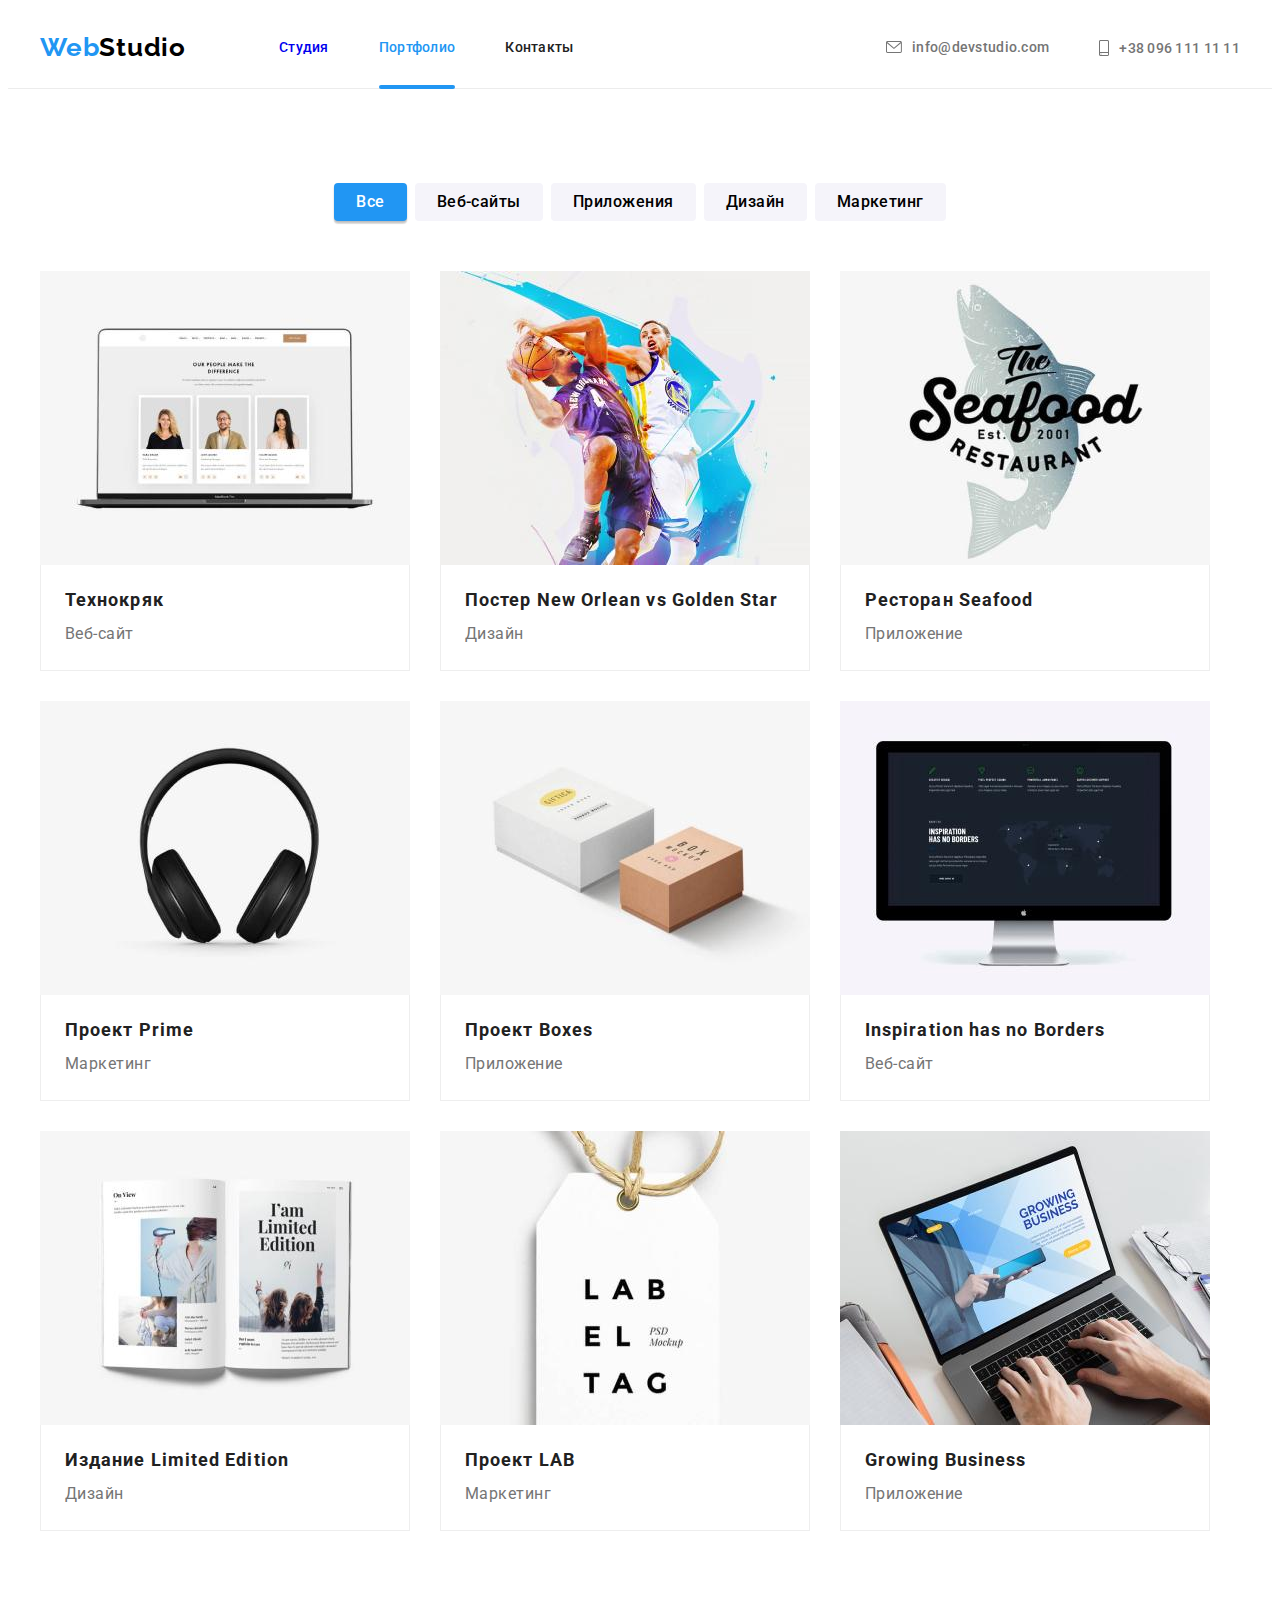
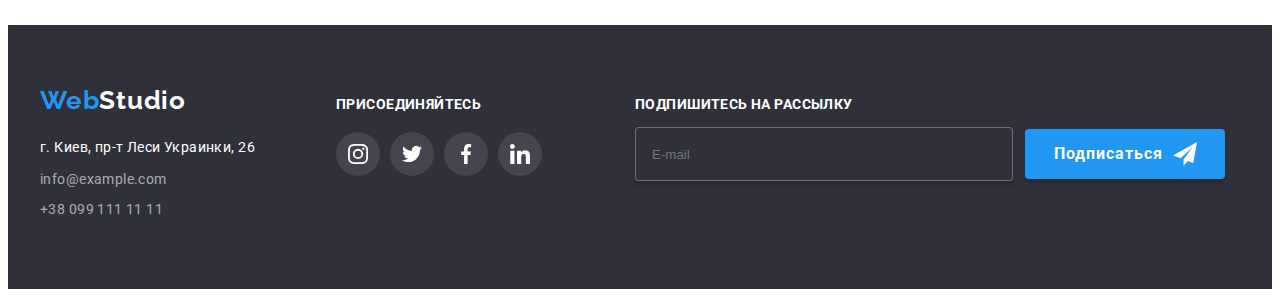
==== portfolio.html @ b3186dab "init" ====
<!DOCTYPE html>
<html lang="ru">
<head>
    <meta charset="UTF-8">
    <meta http-equiv="X-UA-Compatible" content="IE=edge">
    <meta name="viewport" content="width=device-width, initial-scale=1.0">
    <link rel="stylesheet" href="https://cdnjs.cloudflare.com/ajax/libs/modern-normalize/1.1.0/modern-normalize.min.css"
        integrity="sha512-wpPYUAdjBVSE4KJnH1VR1HeZfpl1ub8YT/NKx4PuQ5NmX2tKuGu6U/JRp5y+Y8XG2tV+wKQpNHVUX03MfMFn9Q=="
        crossorigin="anonymous" referrerpolicy="no-referrer">
    <link rel="preconnect" href="https://fonts.googleapis.com">
    <link rel="preconnect" href="https://fonts.gstatic.com" crossorigin>
    <link
        href="https://fonts.googleapis.com/css2?family=Raleway:wght@700&family=Roboto:wght@400;500;700;900&display=swap"
        rel="stylesheet">
    <link rel="stylesheet" href="./css/styles.css">
    <title>Portfolio</title>
</head>
<body>
    <header class="header">
        <div class="container">
          <nav class="main-navi">
            <a href="./index.html" class="web-header" lang="en"
              >Web<span class="studio-black">Studio</span></a
            >
            <ul class="navi-list">
              <li class="navigation">
                <a class="item-nav" href="./index.html">Студия</a>
              </li>
              <li class="navigation current">
                <a class="item-nav current" href="./portfolio.html">Портфолио</a>
              </li>
              <li class="navigation"><a class="item-nav" href="">Контакты</a></li>
            </ul>
          </nav>
          <ul class="navi-bar">
            <li class="contact">
              <a class="link-contact" href="mailto:info@devstudio.com">
                <svg class="icon-latter" width="16" height="12">
                  <use href="./images/sprite.svg#icon-letter"></use>
                </svg>
                info@devstudio.com</a>
            </li>
            <li class="contact">
              <a class="link-contact" href="tel:+380961111111">
                <svg class="icon-smartphone" width="10px" height="16px">
                  <use href="./images/sprite.svg#icon-smartphone"></use>
                </svg>
                +38 096 111 11 11</a>
            </li>
          </ul>
        </div>
      </header>
<main>
    <section class="projects">
      <div class="container">
        <h1 class="visually-hidden">Заголовок</h1>
        <ul class="project-buttons">
            <li class="button"><button class="filter-button-all" type="button">Все</button></li>
            <li class="button"><button class="filter-button" type="button">Веб-сайты</button></li>
            <li class="button"><button class="filter-button" type="button">Приложения</button></li>
            <li class="button"><button class="filter-button" type="button">Дизайн</button></li>
            <li class="button"><button class="filter-button" type="button">Маркетинг</button></li>
        </ul>
        <ul class="project-list">
            <li class="project-all">
                <a href="">
                  <div class="project-shirt">  
                    <img src="./images/notebook.jpg"
                      width="370" 
                      alt="Технокряк">
                      <div class="project-popup">
                        <p class="popup-text">Технокряк это современная площадка распространения коронавируса. Компании используют эту платформу для цифрового шпионажа и атак на защищённые сервера конкурентов.</p>
                      </div>
                  </div>
                    <div class="container-item">
                    <h3 class="project-name">Технокряк</h3>
                    <p class="project-type">Веб-сайт</p>
                    </div>
                </a>
            </li>
            <li class="project-all">
                <a href="">
                  <div class="project-shirt">
                    <img src="./images/bascet.jpg"
                    width="370"
                    alt="Постер New Orlean vs Golden Star">
                    <div class="project-popup">
                      <p class="popup-text">Технокряк это современная площадка распространения коронавируса. Компании используют эту платформу для цифрового шпионажа и атак на защищённые сервера конкурентов.</p>
                    </div>
                  </div>
                    <div class="container-item">
                    <h3 class="project-name">Постер New Orlean vs Golden Star</h3>
                    <p class="project-type">Дизайн</p>
                   </div>
                </a>
            </li>
            <li class="project-all">
                <a href="">
                   <div class="project-shirt">
                    <img src="./images/seafood.jpg"
                    width="370"
                    alt="Ресторан Seafood">
                    <div class="project-popup">
                      <p class="popup-text">Технокряк это современная площадка распространения коронавируса. Компании используют эту платформу для цифрового шпионажа и атак на защищённые сервера конкурентов.</p>
                    </div>
                   </div>
                    <div class="container-item">
                    <h3 class="project-name">Ресторан Seafood</h3>
                    <p class="project-type">Приложение</p>
                    </div>
                </a>
            </li>
            <li class="project-all">
                <a href="">
                  <div class="project-shirt">
                    <img src="./images/headphones.jpg"
                    width="370"
                    alt="Проект Prime">
                    <div class="project-popup">
                      <p class="popup-text">Технокряк это современная площадка распространения коронавируса. Компании используют эту платформу для цифрового шпионажа и атак на защищённые сервера конкурентов.</p>
                    </div>
                   </div>
                  <div class="container-item">
                    <h3 class="project-name">Проект Prime</h3>
                    <p class="project-type">Маркетинг</p>
                    </div>
                </a>
            </li>
            <li class="project-all">
                <a href="">
                  <div class="project-shirt">
                    <img src="./images/boxes.jpg"
                    width="370"
                    alt="Проект Boxes">
                    <div class="project-popup">
                      <p class="popup-text">Технокряк это современная площадка распространения коронавируса. Компании используют эту платформу для цифрового шпионажа и атак на защищённые сервера конкурентов.</p>
                    </div>
                   </div>
                    <div class="container-item">
                    <h3 class="project-name">Проект Boxes</h3>
                    <p class="project-type">Приложение</p>
                    </div>
                </a>
            </li>
            <li class="project-all">
                <a href="">
                  <div class="project-shirt">
                    <img src="./images/monitor.jpg"
                    width="370"
                    alt="Inspiration has no Borders">
                    <div class="project-popup">
                      <p class="popup-text">Технокряк это современная площадка распространения коронавируса. Компании используют эту платформу для цифрового шпионажа и атак на защищённые сервера конкурентов.</p>
                    </div>
                   </div>
                    <div class="container-item">
                    <h3 class="project-name">Inspiration has no Borders</h3>
                    <p class="project-type">Веб-сайт</p>
                     </div>             
                </a>
            </li>
            <li class="project-all">
                <a href="">
                  <div class="project-shirt">
                    <img src="./images/book.jpg"
                    width="370"
                    alt="Издание Limited Edition">
                    <div class="project-popup">
                      <p class="popup-text">Технокряк это современная площадка распространения коронавируса. Компании используют эту платформу для цифрового шпионажа и атак на защищённые сервера конкурентов.</p>
                    </div>
                   </div>
                    <div class="container-item">
                    <h3 class="project-name">Издание Limited Edition</h3>
                    <p class="project-type">Дизайн</p>
                    </div>
                </a>
            </li>
            <li class="project-all">
                <a href="">
                  <div class="project-shirt">
                    <img src="./images/lab.jpg"
                    width="370"
                    alt="Проект LAB">
                    <div class="project-popup">
                      <p class="popup-text">Технокряк это современная площадка распространения коронавируса. Компании используют эту платформу для цифрового шпионажа и атак на защищённые сервера конкурентов.</p>
                    </div>
                   </div>
                    <div class="container-item">
                    <h3 class="project-name">Проект LAB</h3>
                    <p class="project-type">Маркетинг</p>
                    </div>
                </a>
            </li>
            <li class="project-all">
                <a href="">
                  <div class="project-shirt">
                    <img src="./images/business.jpg"
                    width="370"
                    alt="Growing Business">
                    <div class="project-popup">
                      <p class="popup-text">Технокряк это современная площадка распространения коронавируса. Компании используют эту платформу для цифрового шпионажа и атак на защищённые сервера конкурентов.</p>
                    </div>
                   </div>
                    <div class="container-item">
                    <h3 class="project-name">Growing Business</h3>
                    <p class="project-type">Приложение</p>
                    </div>
                </a>
            </li>
        </ul>
    </div>
    </section>
</main>
<footer class="footer">
  <div class="container">
    <div class="container-div">
      <a href="./index.html" class="web-footer" lang="en">Web<span class="studio-white">Studio</span></a>
      <address>
        <ul class="footer-navi">
          <li class="adress-contact">г. Киев, пр-т Леси Украинки, 26
          </li>
          <li class="footer-contact">
            <a href="mailto:info@example.com">info@example.com</a>
          </li>
          <li class="footer-contact">
            <a href="tel:+380991111111">+38 099 111 11 11</a>
          </li>
        </ul>
      </address>
    </div>
    <div class="footer-subscription">
      <p class="footer-headline">Присоединяйтесь</p>
      <ul class="footer-social-networks">
        <li class="social-icons">
          <a href="" class="footer-social-icons-link">
            <svg class="footer-social-icons-svg" width="20" height="20">
              <use href="./images/sprite.svg#icon-instagram"></use>
            </svg>
          </a>
        </li>

        <li class="social-icons">
          <a href="" class="footer-social-icons-link">
            <svg class="footer-social-icons-svg" width="20" height="20">
              <use href="./images/sprite.svg#icon-twitter"></use>
            </svg>
          </a>
        </li>

        <li class="social-icons">
          <a href="" class="footer-social-icons-link">
            <svg class="footer-social-icons-svg" width="20" height="20">
              <use href="./images/sprite.svg#icon-facebook"></use>
            </svg>
          </a>
        </li>

        <li class="social-icons">
          <a href="" class="footer-social-icons-link">
            <svg class="footer-social-icons-svg" width="20" height="20">
              <use href="./images/sprite.svg#icon-linkedin"></use>
            </svg>
          </a>
        </li>
      </ul>
    </div>
    <div class="footer-signup">
      <p class="title">Подпишитесь на рассылку</p>
      <form class="signup-form">
        <input type="email" name="email" class="signup-input" id="email" placeholder="E-mail">
        <label for="email"></label>
        <button class="signup-button" type="submit">Подписаться<span class="send-icon">
          <svg width="24" height="24"> 
            <use href="./images/icons.svg#icon-send"></use>
          </svg>
        </span></button>
      </form>
    </div>
    </div>
</footer>
</body>
</html>
---- css/styles.css ----
:root {
  --main-color: #212121;
  --secodary-color: #757575;
  --hover-color: #2196f3;
  --background-color: #ffffff;
  --cube:cubic-bezier(0.4, 0, 0.2, 1);
}

body {
  font-family: Roboto, sans-serif;
  font-weight: 400;
  font-size: 14px;
  line-height: 1.5;
  background-color: var(--background-color);
  color: var(--secodary-color);
}

body a:visited {
  color: var(--main-color);
}

body a {
  text-decoration: none;
}

body button:hover,
body button:focus,
body button:active {
  background-color: var(--hover-color);
  color: var(--background-color);
  /* box-shadow: 0px 3px 1px rgba(0, 0, 0, 0.1), 
  0px 1px 2px rgba(0, 0, 0, 0.08),
  0px 2px 2px rgba(0, 0, 0, 0.12); */
}

.header {
  border-bottom: 1px solid #ececec;
}

.navi-list .item-nav:hover,
.navi-list .item-nav:focus {
  color: var(--hover-color);
  transform: transition;
}

.navi-list .item-nav {
  transition-property: color;
  transition-duration: 250ms;
  transition-timing-function: var(--cubic);
}

.main-navi .web-header {
  font-family: Raleway;
  font-weight: 700;
  font-size: 26px;
  line-height: 1.2;
  letter-spacing: 0.03em;
  color: var(--hover-color);

  padding-top: 24px;
  padding-bottom: 25px;

  margin: 0;
}

.footer .web-footer {
  font-family: Raleway;
  font-weight: 700;
  font-size: 26px;
  line-height: 1.2;
  letter-spacing: 0.03em;
  color: var(--hover-color);
}

.studio-black {
  font-family: Raleway;
  font-weight: 700;
  font-size: 26px;
  line-height: 1.2;
  letter-spacing: 0.03em;
  color: #000000;
}

.navi-bar .link-contact:hover,
.navi-bar .link-contact:focus {
  color: var(--hover-color);
  /* transform: color; */
}

.header .container {
  display: flex;
  align-items: center;
  width: 1200px;
  padding-left: 15px;
  padding-right: 15px;
  margin: 0 auto;
}

.main-navi {
  display: flex;
  align-items: center;
}

.navi-list {
  display: flex;
  font-size: 14px;
  line-height: 1.1;
  letter-spacing: 0.02em;
  font-weight: 500;
  color: var(--main-color);
  list-style: none;

  margin-left: 93px;
  padding-left: 0;
  margin-top: 0;
  margin-bottom: 0;
 
  align-items: center;
}

.navi-list .item-nav {
  display: block;
  padding-top: 32px;
  padding-bottom: 32px;
}

.navi-list .navigation {
  position: relative;
}

.navi-list .navigation:not(:last-child) {
  margin-right: 50px;
}

.navigation .current::after {
  position: absolute;
  left: 0;
  bottom: -1.3px;

  content: "";

  width: 100%;
  height: 4px;

  background-color: var(--hover-color);

  border-radius: 4px;
}

.item-nav.current {
  color: var(--hover-color);
}

.navi-bar .link-contact {
  text-decoration: none;
  font-family: Roboto;
  font-weight: 500;
  line-height: 1;
  letter-spacing: 0.02em;
  text-align: left;
  font-size: 14px;
  color: var(--secodary-color);

  display: flex;
  align-items: center;

  padding-top: 32px;
  padding-bottom: 32px;

  transition-property: color;
  transition-duration: 250ms;
  transition-timing-function: var(--cube);
}

.navi-bar {
  display: flex;
  margin-left: auto;
  margin-top: 0;
  margin-bottom: 0;
  padding-left: 0;

  list-style: none;
}

.navi-bar .contact:not(:last-child) {
  margin-right: 50px;
}

.link-phone {
  display: flex;
  align-items: center;
}

.icon-latter {
  fill: currentColor;
  margin-right: 10px;
}

.icon-smartphone {
  fill: currentColor;
  margin-right: 10px;
}

.hero {
  background-color: #2f303a;

  padding-top: 200px;
  padding-bottom: 200px;
}

.hero .hero-name {
  font-family: Roboto;
  font-size: 44px;
  font-style: normal;
  line-height: 1.4;
  letter-spacing: 0.06em;
  text-align: center;
  font-weight: 900;
  text-transform: uppercase;
  color: #ffffff;

  margin: 0;
  margin-bottom: 30px;
}

.hero .hero-orderbutton {
  font-family: Roboto;
  font-weight: 700;
  font-style: normal;
  font-size: 16px;
  line-height: 1.6;
  background-color: var(--hover-color);
  color: #ffffff;

  border-radius: 4px;
  border-width: 2px;
  border-style: hidden;

  padding-left: 32px;
  padding-right: 32px;
  padding-top: 10px;
  padding-bottom: 10px;

  display: block;
  margin-left: auto;
  margin-right: auto;
  cursor: pointer;
  box-shadow: 0px 4px 4px rgba(0, 0, 0, 0.15);
}

/* скрытие заголовка */
.visually-hidden {
  position: absolute;
  width: 1px;
  height: 1px;
  margin: -1px;
  border: 0;
  padding: 0;
  clip: rect(0 0 0 0);
  overflow: hidden;
}

.overlay {
  height: 600px;
  max-width: 1600px;
  margin-left: auto;
  margin-right: auto;

  background-image: linear-gradient(
  to right, rgba(47, 48, 58, 0.4),
  rgba(47, 48, 58, 0.4)),
    url(../images/hero.jpg);
  background-size: cover;
  background-repeat: no-repeat;
  background-position: center;
}

.backdrop {
  position: fixed;
  top: 0;
  left: 0;

  width: 100%;
  height: 100%;

  background-color: rgba(0, 0, 0, 0.2);

  opacity: 1;

  transition-property: opacity;
  transition-duration: 250ms;
  transition-timing-function: var(--cube);
}

.backdrop.is-hidden {
  opacity: 0;
  pointer-events: none;
  /* visibility: hidden; */
}

.backdrop.is-hidden .modal {
  transform: scale(0.5) translate(-50%, -50%);
}

.modal {
  position: absolute;
  top: 50%;
  left: 50%;

  display: flex;
  flex-direction: column;
  max-width: 528px;
 
  padding: 40px;
  margin: 0;

  min-width: 528px;
 border-radius: 4px;

  background-color: rgba(255, 255, 255, 1);

  transform: scale(1) translate(-50%, -50%);
  transition: transform 250ms var(--cube);
  box-shadow: 0px 1px 3px rgba(0, 0, 0, 0.12),
  0px 1px 1px rgba(0, 0, 0, 0.14), 0px 2px 1px rgba(0, 0, 0, 0.2);
}

.modal-button {
  position: absolute;
  top: 8px;
  right: 8px;

  padding: 0;

  width: 30px;
  height: 30px;

  display: flex;
  justify-content: center;
  align-items: center;

  border-radius: 50%;
  border: 1px solid rgba(0, 0, 0, 0.1);

  color: #000000;
  background-color: var(--background-color);
  transition: fill 250ms var(--cube);
}

.modal-button:hover,
.modal-button:focus {
  fill: var(--hover-color);
  background-color: var(--background-color);
  transform: transition;
}

.icon-close {
  fill: currentColor;

  object-position: center;
}

.modal-title {
  font-family: inherit;
  font-size: 20px;
  font-weight: 700;
  line-height: 1.1;
  letter-spacing: 0.03em;
  text-align: center;

  color: var(--main-color);

  margin: 0;
  margin-bottom: 12px;
}

.form-field {
  display: block;
  position: relative;

  font-family: inherit;
  font-size: 12px;
  font-weight: 400;
  line-height: 1.1;
  letter-spacing: 0.01em;
  text-align: left;
}

.form-field:not(:last-child) {
margin-bottom: 10px;
}

.form-input {
  position: relative;
  width: 448px;
  height: 40px;

  padding-left: 42px;
  margin-top: 4px;

  border-radius: 4px;

  border: 1px solid rgba(33, 33, 33, 0.2);

  transition: border 250ms var(--cube);

  font-family: inherit;
  font-size: 14px;
  font-weight: 400;
  line-height: 1.1;
  letter-spacing: 0.01em;
  text-align: left;

  color: var(--main-color);

  cursor: pointer;
}

.form-field .form-input:hover,
.form-field .form-input:focus {
  border-color: var(--hover-color);
  outline: none;
}

.form-field .label-name {
  color: rgba(117, 117, 117, 1);

  font-family: inherit;
  font-size: 12px;
  font-weight: 400;
  line-height: 1.1;
  letter-spacing: 0.01em;
  text-align: left;
}

.form-field .label-icon {
  position: absolute;
  left: 12px;
  top: 30px;

  fill: rgba(33, 33, 33, 1);

  transition-property: fill;
  transition-duration: 250ms;
  transition-timing-function: var(--cube);
}

.form-input:focus ~ .label-icon,
.form-input:hover ~ .label-icon {
  fill: var(--hover-color);
}

.form-field .text-input {
  padding-top: 12px;
  padding-left: 12px;
  margin-top: 4px;

  width: 448px;
  height: 120px;
  resize: none;
  border: 1px solid rgba(33, 33, 33, 0.2);
  border-radius: 4px;

  transition-property: border;
  transition-duration: 250ms;
  transition-timing-function: var(--cube);

  font-family: inherit;
  font-size: 14px;
  font-weight: 400;
  line-height: 1.1;
  letter-spacing: 0.01em;
  text-align: left;

  color: var(--main-color);
  cursor: pointer;
}

.form-field .text-input::placeholder {
  color: rgba(117, 117, 117, 0.5);

  font-family: inherit;
  font-size: 12px;
  font-weight: 400;
  line-height: 1.1;
  letter-spacing: 0.01em;
  text-align: left;
}

.form-field .text-input:hover,
.form-field .text-input:focus {
  border-color: var(--hover-color);
  outline: none;
}

.policy {
  position: relative;

  display: flex;
  align-items: center;

  font-family: Roboto;
  font-size: 14px;
  font-style: normal;
  font-weight: 400;
  line-height: 1.5;
  letter-spacing: 0.03em;
  text-align: left;

  margin-bottom: 30px;
}

.policy .browser-checkbox {
  position: absolute;
  width: 1px;
  height: 1px;
  margin: -1px;
  border: 0;
  padding: 0;
  clip: rect(0 0 0 0);
  overflow: hidden;
}

.policy .custom-chechbox {
  position: absolute;
  left: 10px;
  top: 3px;

  border: 2px solid var(--main-color);
  border-radius: 2px;
  width: 16px;
  height: 15px;

  margin-right: 7px;

  cursor: pointer;

  transition-property: border-color, fill;
  transition-duration: 250ms;
  transition-timing-function: var(--cube);
}

.custom-chechbox:hover,
.custom-chechbox:focus {
  border-color: var(--hover-color);
  transform: trasition;
}

.policy .browser-checkbox:checked + .custom-chechbox {
  background-image: url(../images/icon-check.svg);
  background-position: center;
  background-repeat: no-repeat;
  background-origin: border-box;
  background-size: cover;
  object-fit: fill;

  border-color: var(--hover-color);

  fill: var(--hover-color);
}

.policy .agreement {
  display: inline-block;
  margin: 0;
  padding: 0;
  margin-left: 36px;
}

.policy .policy-agreement {
  text-decoration: underline;
  color: var(--hover-color);
}

.submit-button {
  display: block;

  font-family: inherit;
  font-size: 16px;
  font-weight: 700;
  line-height: 1.9;
  letter-spacing: 0.06em;
  text-align: center;


  padding-top: 10px;
  padding-bottom: 10px;
  padding-left: 55px;
  padding-right: 55px;

  background-color: var(--hover-color);
  color: var(--background-color);

  box-shadow: 0px 4px 4px 0px rgba(0, 0, 0, 0.15);
  border-radius: 4px;
  border: none;

  margin-left: auto;
  margin-right: auto;

  cursor: pointer;
}

.skills {
  padding-top: 94px;
  padding-bottom: 94px;
}

.skills .container {
  width: 1200px;
  padding-left: 15px;
  padding-right: 15px;
  margin: 0 auto;

  display: flex;
}

.skills-main {
  list-style: none;

  display: flex;

  margin: 0;
  padding: 0;
}

.skills-item {
  margin-right: 30px;
  width: 270px;
}

.skills-item:last-child {
  margin-right: 0;
}

.icon-pic {
  display: flex;
  flex-wrap: wrap;
  justify-content: center;
  align-items: center;
  width: 270px;
  height: 120px;
  background-color: #f5f4fa;
  border-radius: 4px;
  margin-bottom: 30px;
}

.skills-list {
  font-weight: 700;
  font-size: 14px;
  line-height: 1;
  text-transform: uppercase;
  color: var(--main-color);

  margin-top: 0;
  margin-bottom: 10px;
}

.skills-content {
  font-family: Roboto;
  font-size: 14px;
  font-style: normal;
  font-weight: 400;
  line-height: 24px;
  letter-spacing: 0.03em;
  text-align: left;

  margin: 0;
}

.works {
  padding-bottom: 94px;
}

.works .container {
  width: 1200px;
  padding-left: 15px;
  padding-right: 15px;
  margin: 0 auto;

  display: flex;
}

.works-list {
  list-style: none;
  display: flex;
  margin: 0;
  padding: 0;
}

.works-list .works-item {
  position: relative;
  margin-left: 0;
  margin-right: 30px;
}

.works-item img {
  display: block;
  max-width: 100%;
  height: auto;
}

.works-item .works-title {
  position: absolute;
  left: 0;
  bottom: 0;

  display: flex;
  align-items: center;
  justify-content: center;

  width: 100%;
  height: 70px;

  margin: 0;
  padding: 0;

  font-size: 14px;
  font-style: normal;
  font-weight: 700;
  line-height: 1.1;
  letter-spacing: 0.03em;
  text-align: center;
  text-transform: uppercase;

  color: var(--background-color);
  background-color: rgba(47, 48, 58, 0.8);
}


.works-item:last-child {
  margin-right: 0;
}

.works .our-works,
.team .our-team {
  font-size: 36px;
  font-weight: 700;
  line-height: 1.17;
  letter-spacing: 0.03em;
  text-align: center;
  color: var(--main-color);

  margin-top: 0;
  margin-bottom: 50px;
}

.team {
  background-color: #f5f4fa;

  padding-top: 94px;
  padding-bottom: 94px;
}

.team .container {
  width: 1200px;
  padding-left: 15px;
  padding-right: 15px;
  margin: 0 auto;

  display: flex;
}

.team-list {
  list-style: none;

  display: flex;
  padding: 0;
  margin: 0;
}

.team-list .team-item {
  margin-right: 30px;
  margin-left: 0;
  padding: 0;

  background-color: var(--background-color);
  box-shadow: 0px 1px 3px rgba(0, 0, 0, 0.12), 0px 1px 1px 
  rgba(0, 0, 0, 0.14), 0px 2px 1px
  rgba(0, 0, 0, 0.2)
}

.team-item:last-child {
  margin-right: 0;
}

.team-item .bio {
  padding-top: 30px;
  padding-bottom: 30px;
  padding-right: 32px;
  padding-left: 32px;
  align-items: center;
  text-align: center;
}

.team .bio-name {
  font-family: Roboto;
  font-weight: 500;
  font-size: 16px;
  line-height: 1.2;
  color: var(--main-color);

  margin-top: 0;
  margin-bottom: 10px;
}

.team .bio-post {
  font-family: Roboto;
  line-height: 1.2;
  letter-spacing: 0.03em;
  font-size: 16px;

  margin: 0;
  margin-bottom: 16px;
}

/* social links НАША КОМАНДА */

.social-networks {
  list-style: none;
  display: flex;
  justify-content: center;
  align-items: center;

  padding: 0;
}

.social-icons:not(:last-child) {
  margin-right: 10px;
}

.social-icons-link {
  display: flex;
  justify-content: center;
  align-items: center;
  width: 44px;
  height: 44px;
  border-radius: 50%;
  transition-property: fill, background-color;
  transition-duration: 250ms;
  transition-timing-function: var(--cube);
}

.social-icons-link {
  background-color: var(--background-color);
}

.social-icons-svg {
  fill: #afb1b8;
}

.social-icons-link:hover,
.social-icons-link:focus {
  background-color: var(--hover-color);
 }

.social-icons-link:hover .social-icons-svg,
.social-icons-link:focus .social-icons-svg{
  fill: var(--background-color);
  transform: transition;
  transition-duration: 250ms;
}

.projects {
  padding-top: 94px;
  padding-bottom: 94px;
}

.projects .container {
  width: 1200px;
  padding-left: 15px;
  padding-right: 15px;
  margin: 0 auto;
}

.project-buttons .button {
  margin-right: 8px;
}

.project-buttons .button:last-child {
  margin-right: 0;
}

.filter-button,
.filter-button-all {
  font-family: Roboto;
  font-size: 16px;
  font-style: normal;
  font-weight: 500;
  line-height: 1.6;
  letter-spacing: 0.03em;
  text-align: center;

  padding-top: 6px;
  padding-bottom: 6px;
  padding-left: 22px;
  padding-right: 22px;

  border-radius: 4px;
  border-width: 2px;
  border-style: hidden;
  border-color: #f5f4fa;
  background-color: rgba(245, 244, 250, 1);
  cursor: pointer;
  transition-property: color, background-color, box-shadow;
  transition-duration: 250ms;
  transition-timing-function: var(--cube);
}

.project-name {
  font-family: Roboto;
  font-weight: 700;
  font-size: 18px;
  line-height: 1.7;
  letter-spacing: 0.06em;
  color: var(--main-color);

  margin: 0;
  margin-bottom: 4px;
  padding: 0;
}

.project-type {
  font-size: 16px;
  font-style: normal;
  font-weight: 400;
  line-height: 1.9;
  letter-spacing: 0.03em;
  text-align: left;
  font-family: Roboto;
  color: var(--secodary-color);

  margin: 0;
  padding: 0;
}

.projects .project-buttons {
  list-style: none;
  font-weight: 500;
  font-size: 16px;
  line-height: 1.63;
  letter-spacing: 00.03em;
  color: var(--background-color);

  display: flex;
  justify-content: center;
  align-items: center;
  padding: 0;
  margin: 0;
  margin-bottom: 50px;
}

.project-buttons .filter-button-all {
  color: var(--background-color);
  background-color: var(--hover-color);
  box-shadow: 0px 3px 1px rgba(0, 0, 0, 0.1),
   0px 1px 2px rgba(0, 0, 0, 0.08), 
   0px 2px 2px rgba(0, 0, 0, 0.12);
   transform: transition;
}

.filter-button:hover,
.filter-button:focus {
  box-shadow: 0px 3px 1px rgba(0, 0, 0, 0.1), 
  0px 1px 2px rgba(0, 0, 0, 0.08),
  0px 2px 2px rgba(0, 0, 0, 0.12);
}

.project-list {
  list-style: none;

  display: flex;
  flex-wrap: wrap;

  margin: 0;
  padding: 0;
}

.project-list .project-all {
  background-color: var(--background-color);

  margin-right: 30px;
  margin-bottom: 30px;

  width: 370px;

  /* border: 1px solid #eeeeee; */
}

.project-all img {
  display: block;
}

/* li не может быть активной для focus */
/* .project-all:hover,
.project-all:focus {
  box-shadow: 0px 1px 1px rgba(0, 0, 0, 0.12), 0px 4px 4px 
 rgba(0, 0, 0, 0.06), 1px 4px 6px rgba(0, 0, 0, 0.16)
} */

.project-all a {
  display: block;
  text-decoration: none;
  color: inherit;

  transition-property: box-shadow;
  transition-duration: 250ms;
  transition-timing-function: var(--cube);
}

.project-all a:hover,
.project-all a:focus {
  box-shadow: 0px 1px 1px rgba(0, 0, 0, 0.12), 0px 4px 4px 
 rgba(0, 0, 0, 0.06), 1px 4px 6px rgba(0, 0, 0, 0.16);
 transform: transition;
}

.project-all:nth-child(3n + 3) {
  margin-right: 0;
}

.project-all:nth-last-child(-n + 3) {
  margin-bottom: 0;
}

.project-all .container-item {
  padding-left: 24px;
  padding-right: 24px;
  padding-top: 20px;
  padding-bottom: 20px;
  border-left: 1px solid #eeeeee;
  border-right: 1px solid #eeeeee;
  border-bottom: 1px solid #eeeeee;
}

.project-shirt {
  position: relative;
  overflow: hidden;
}

.project-shirt img {
  display: block;
}

.project-popup {
  position: absolute;
  top: 0;
  left: 0;

  width: 100%;
  height: 100%;

  background-color:rgba(33, 150, 243, 0.9);

  opacity: 0;

  transform: translateY(100%);
  transition: transform 250ms var(--cube), opacity 250ms var(--cube);
 }

 .project-popup .popup-text {
  font-family: Roboto;
  font-size: 18px;
  font-style: normal;
  font-weight: 400;
  line-height: 1.6;
  letter-spacing: 0.03em;
  text-align: left;
  
  padding-left: 24px;
  padding-right: 24px;
  padding-top: 63px;
  padding-bottom: 63px;

  margin: 0;

  color: var(--background-color);
 }

.project-all a:hover .project-popup,
.project-all a:focus .project-popup {
  transform: translateY(0);
  opacity: 1;
}

/* NEW SECTION WITH LOGO */

.constant-customers .container {
  width: 1200px;
  padding-left: 15px;
  padding-right: 15px;
  margin: 0 auto;
}

.constant-customers {
  padding-bottom: 94px;
  padding-top: 94px;
}

.constant-customers .title {
font-family: Roboto;
font-size: 36px;
font-style: normal;
font-weight: 700;
line-height: 42px;
letter-spacing: 0.03em;
text-align: center;
color: #212121;
}

.constant-customers .title {
  margin: 0;
  margin-bottom: 50px;
}
.customers-logo {
  display: flex;
  align-items: center;
  justify-content: center;
  border: 1px solid #afb1b8;
  width: 170px;
  height: 92px;
  border-radius: 4px;
  overflow: hidden;
  fill: #AFB1B8;
  transition-property: fill, border-color;
  transition-duration: 250ms;
  transition-timing-function: var(--cube);
}

.customers-list {
  list-style: none;
  display: flex;
  justify-content: center;
  align-items: center;
  flex-wrap: wrap;
  padding: 0;
  margin: 0;
}

.customers-list .item:not(:last-child) {
  margin-right: 30px;
}

/* отступ иконок друг от друга 2й способ
.customers-list .item + .item {
  margin-left: 30px; */

.customers-logo:hover,
.customers-logo:focus {
  fill:var(--hover-color);
  border-color: var(--hover-color);
  /* background-color: var(--background-color); */

  transform: transition;
}

/* FOOTER */

.footer {
  background-color: #2f303a;

  padding-top: 60px;
  padding-bottom: 60px;
}

.footer .container {
  width: 1200px;
  padding-left: 15px;
  padding-right: 15px;
  margin: 0 auto;

  display: flex;
  align-items: baseline;
}

.web-footer {
  font-family: Raleway;
  font-weight: 700;
  font-size: 26px;
  line-height: 1.2;
  letter-spacing: 0.03em;
  color: var(--hover-color);
  margin-bottom: 20px;
}

/* .footer-contact .address {
  font-style: normal;
  font-family: Roboto;
  line-height: 1.5;
  text-align: left;
  letter-spacing: 0.03em;
  font-size: 14px;
  color: #ffffff;

  margin: 0;
} */

.footer-navi a {
  font-family: Roboto;
  font-size: 14px;
  line-height: 1.5;
  letter-spacing: 0.03em;
  text-align: left;
  text-decoration: none;
  color: rgba(255, 255, 255, 0.6);
}

.footer-navi {
  list-style: none;
  font-style: normal;

  margin: 0;
  margin-top: 20px;
  padding: 0;
}

.footer-navi .adress-contact {
  font-family: Roboto;
  font-size: 14px;
  font-style: normal;
  font-weight: 400;
  line-height: 1.7;
  letter-spacing: 0.03em;
  text-align: left;
  color: var(--background-color);

  margin-bottom: 9px;
}

.footer-navi .footer-contact {
    margin-bottom: 9px;
  }

.footer-navi a {
  transition-property: color;
  transition-duration: 250ms;
  transition-timing-function: var(--cube);

}

.footer-navi a:hover,
.footer-navi a:focus {
  color: var(--hover-color);
  transform: transition;
}

.studio-white {
  font-family: Raleway;
  font-weight: 700;
  font-size: 26px;
  line-height: 1.2;
  letter-spacing: 0.03em;
  color: #ffffff;
}

.container-div {
  margin-right: 70px;
  padding-right: 11px;
}

.footer-subscription {
  /* display: block; */
  /* width: auto;
  height: auto;
  margin-left: 70px; */
  width: auto;
  margin-left: 0px;
  margin-right: 93px;
  display: block;
  justify-content: center;
  align-content: flex-start;
}

 .footer-headline {
  font-family: Roboto;
  font-style: normal;
  font-weight: bold;
  font-size: 14px;
  line-height: 16px;
  letter-spacing: 0.03em;
  text-transform: uppercase;
  color: #FFFFFF;

  margin: 0;
  margin-bottom: 20px;
}

.footer-social-networks {
  list-style: none;
  display: flex;
  justify-content: center;
  align-items: center;

  margin: 0;
  padding: 0;
}

.footer-social-icons-link {
  display: flex;
  justify-content: center;
  align-items: center;
  width: 44px;
  height: 44px;
  border-radius: 50%;
  transition-property: background-color;
  transition-duration: 250ms;
  transition-timing-function: var(--cube);
  fill: var(--background-color);
  }

.footer-social-icons-link {
  background: rgba(255, 255, 255, 0.1)
}

.footer-social-icons-link:hover,
.footer-social-icons-link:focus {
  /* fill: var(--background-color); */
  background: var(--hover-color);
  transform: transition;
}

.footer-signup {
  width: auto;
  margin-left: 0px;
  margin-right: auto;
  display: block;
  justify-content: center;
  align-items: center;
}

.footer-signup .title {
  font-family: inherit;
  text-transform: uppercase;
  font-size: 14px;
  font-weight: 700;
  line-height: 1.1;
  letter-spacing: 0.03em;
  text-align: left;
  color: rgba(255, 255, 255, 1);

  margin: 0px;
  padding: 0px;
  margin-bottom: 15px;
}

.signup-form {
  display: flex;
  position: relative;
  align-items: center;
}

.signup-form input {
  position: relative;
  margin-right: 12px;
  padding-left: 16px;

  width: 358px;
  height: 50px;
  border-radius: 4px;
  border: 1px solid rgba(255, 255, 255, 0.3);
  background-color: rgba(47, 48, 58, 1);
  color: var(--background-color);

  box-shadow: 0px 4px 4px 0px rgba(0, 0, 0, 0.15);

  transition: border 250ms var(--cube);

  cursor: pointer;
}

.signup-form input:hover,
.signup-form input:focus {
  border: 1px solid var(--hover-color);
}

.signup-form .signup-button {
  display: flex;
  align-items: center;
  justify-content: center;
  width: 200px;
  height: 50px;
  margin: 0;
  padding-left: 29px;
  padding-top: 10px;
  padding-bottom: 10px;
  padding-right: 28px;
  background-color: var(--hover-color);
  color: var(--background-color);

  font-family: inherit;
  font-size: 16px;
  font-weight: 700;
  line-height: 1.9;
  letter-spacing: 0.06em;
  text-align: left;
  border-radius: 4px;
  border: none;
  box-shadow: 0px 4px 4px 0px rgba(0, 0, 0, 0.15);
  cursor: pointer;
}

.signup-button .send-icon {
  width: 24px;
  height: 24px;
  display: block;
  margin-left: 10px;
  fill: var(--background-color);
}
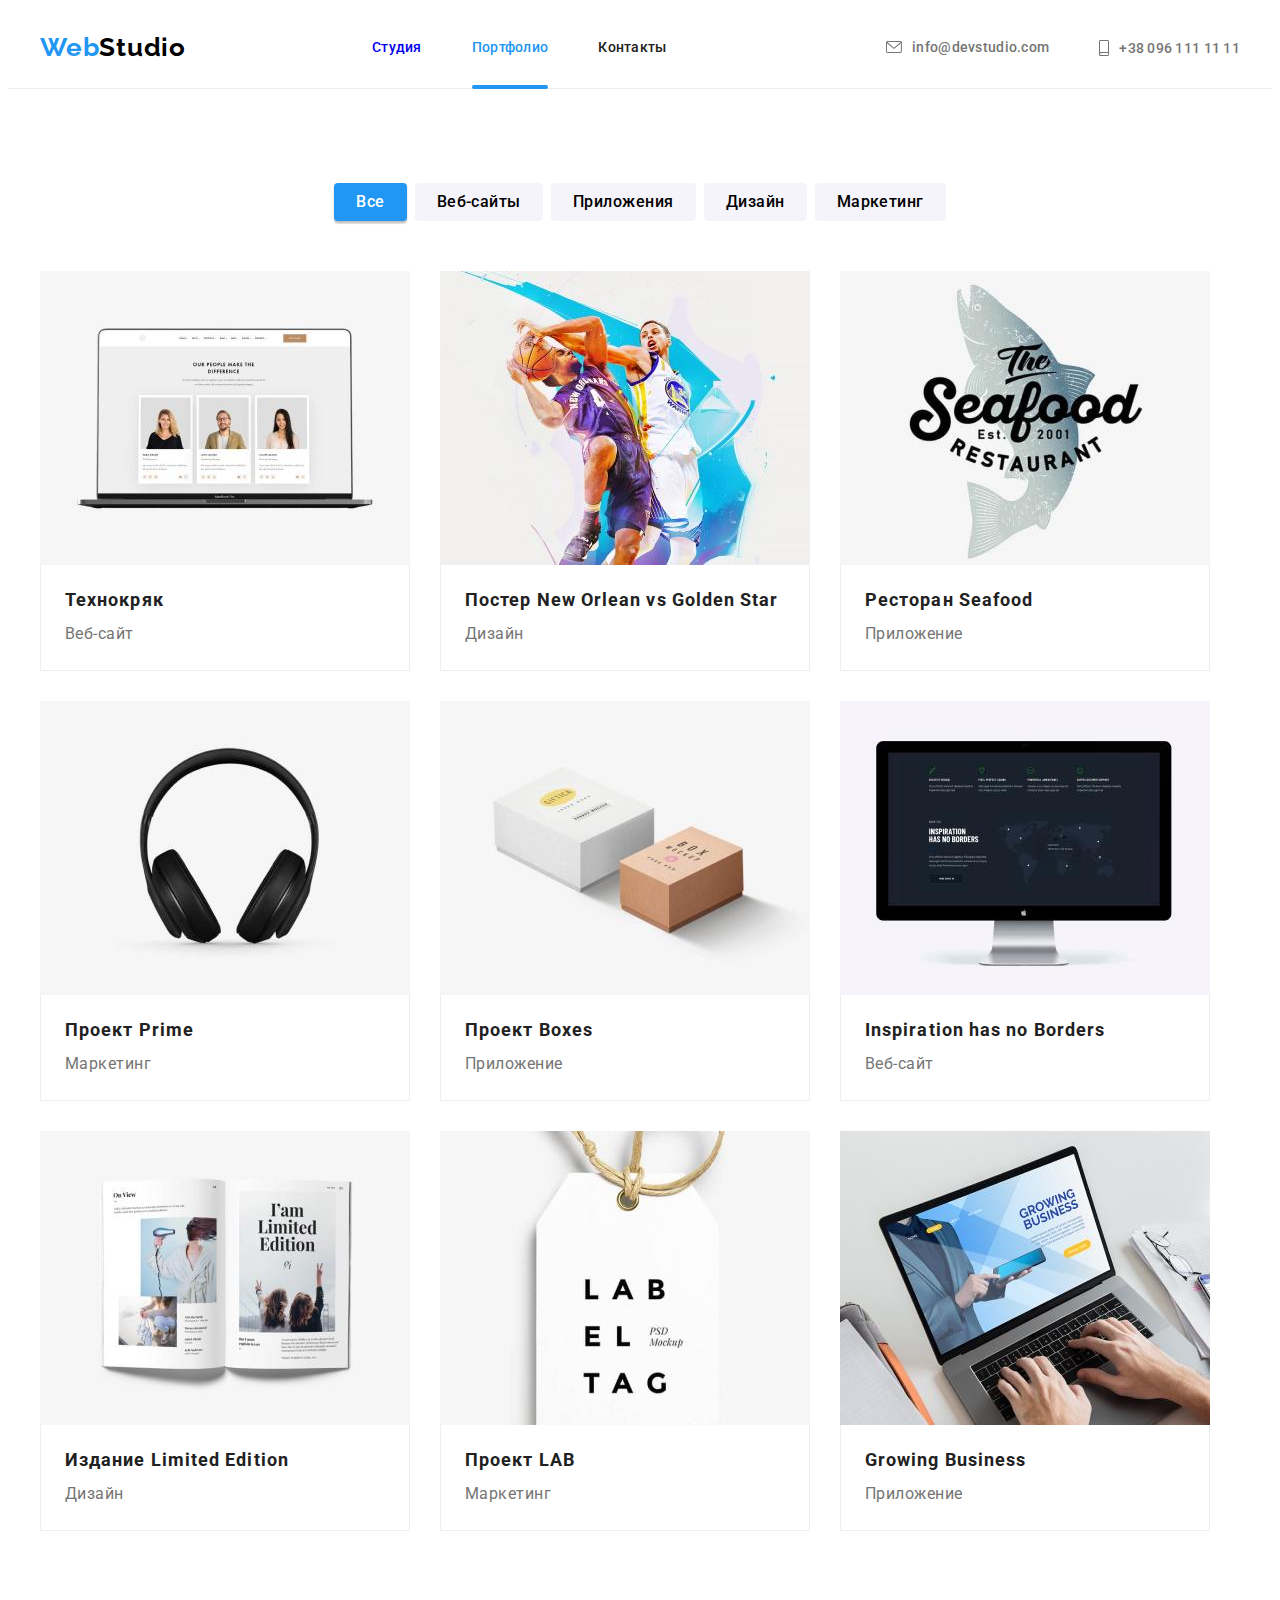
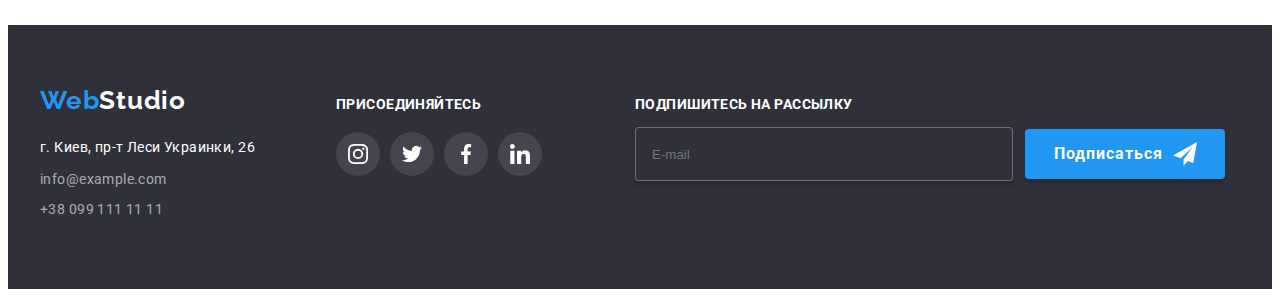
==== commit 28b18207: "updated" ====
--- a/portfolio.html
+++ b/portfolio.html
@@ -19,18 +19,19 @@
     <header class="header">
         <div class="container">
           <nav class="main-navi">
-            <a href="./index.html" class="web-header" lang="en"
-              >Web<span class="studio-black">Studio</span></a
-            >
+            <a href="./index.html" class="web-header" lang="en">Web<span class="studio-black">Studio</span></a>
             <ul class="navi-list">
-              <li class="navigation">
-                <a class="item-nav" href="./index.html">Студия</a>
-              </li>
-              <li class="navigation current">
-                <a class="item-nav current" href="./portfolio.html">Портфолио</a>
-              </li>
-              <li class="navigation"><a class="item-nav" href="">Контакты</a></li>
-            </ul>
+              <ul class="navi-list">
+                <li class="navi-list__item">
+                  <a class="navi-list__link" href="./index.html">Студия</a>
+                </li>
+                <li class="navi-list__item current">
+                  <a class="navi-list__link current" href="./portfolio.html">Портфолио</a>
+                </li>
+                <li class="navi-list__item">
+                  <a class="navi-list__link" href="">Контакты</a>
+                </li>
+              </ul>
           </nav>
           <ul class="navi-bar">
             <li class="contact">
--- a/css/styles.css
+++ b/css/styles.css
@@ -37,16 +37,13 @@
   border-bottom: 1px solid #ececec;
 }
 
-.navi-list .item-nav:hover,
-.navi-list .item-nav:focus {
-  color: var(--hover-color);
-  transform: transition;
-}
-
-.navi-list .item-nav {
-  transition-property: color;
-  transition-duration: 250ms;
-  transition-timing-function: var(--cubic);
+.header .container {
+  display: flex;
+  align-items: center;
+  width: 1200px;
+  padding-left: 15px;
+  padding-right: 15px;
+  margin: 0 auto;
 }
 
 .main-navi .web-header {
@@ -87,14 +84,7 @@
   /* transform: color; */
 }
 
-.header .container {
-  display: flex;
-  align-items: center;
-  width: 1200px;
-  padding-left: 15px;
-  padding-right: 15px;
-  margin: 0 auto;
-}
+
 
 .main-navi {
   display: flex;
@@ -118,21 +108,33 @@
   align-items: center;
 }
 
-.navi-list .item-nav {
+.navi-list .navi-list__link {
   display: block;
   padding-top: 32px;
   padding-bottom: 32px;
 }
 
-.navi-list .navigation {
+.navi-list .navi-list__item {
   position: relative;
 }
 
-.navi-list .navigation:not(:last-child) {
+.navi-list .navi-list__item:not(:last-child) {
   margin-right: 50px;
 }
 
-.navigation .current::after {
+.navi-list .navi-list__link:hover,
+.navi-list .navi-list__link:focus {
+  color: var(--hover-color);
+  transform: transition;
+}
+
+.navi-list .navi-list__link {
+  transition-property: color;
+  transition-duration: 250ms;
+  transition-timing-function: var(--cubic);
+}
+
+.navi-list__item .current::after {
   position: absolute;
   left: 0;
   bottom: -1.3px;
@@ -147,7 +149,7 @@
   border-radius: 4px;
 }
 
-.item-nav.current {
+.navi-list__link.current {
   color: var(--hover-color);
 }
 
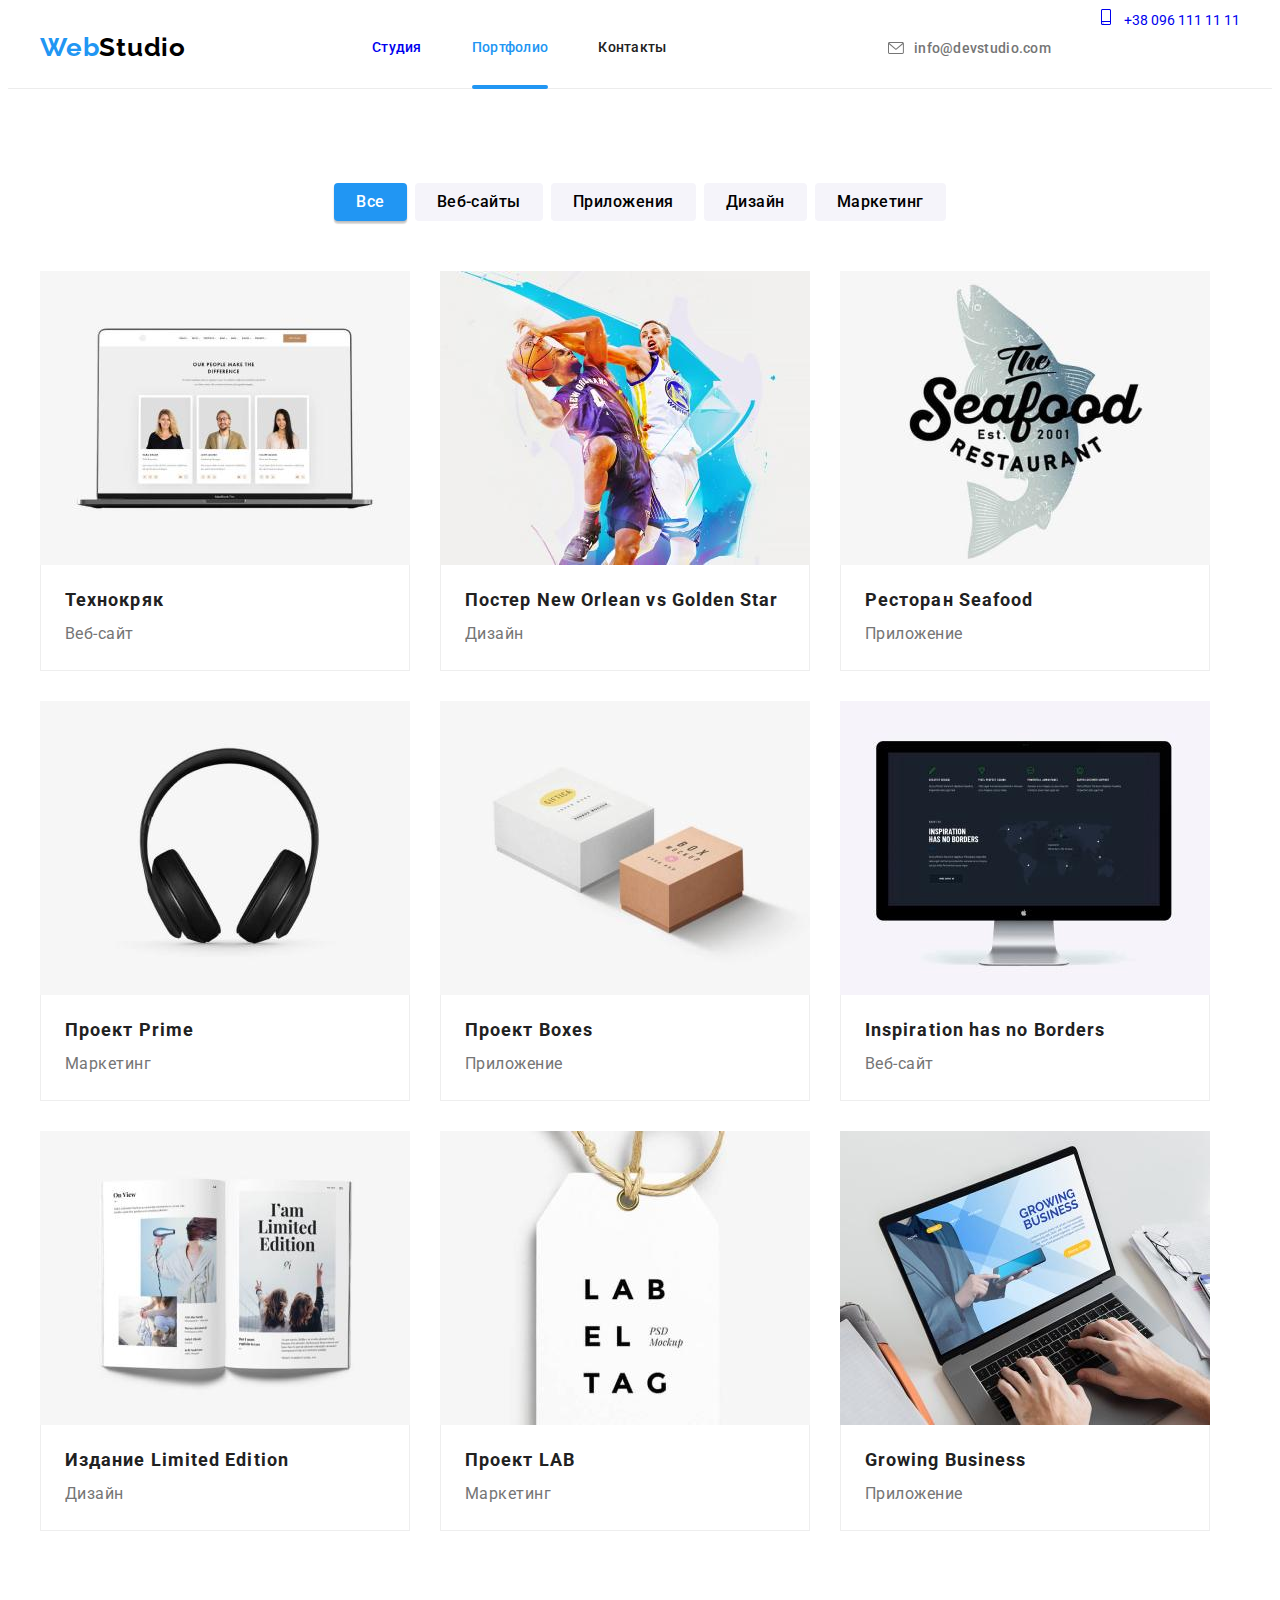
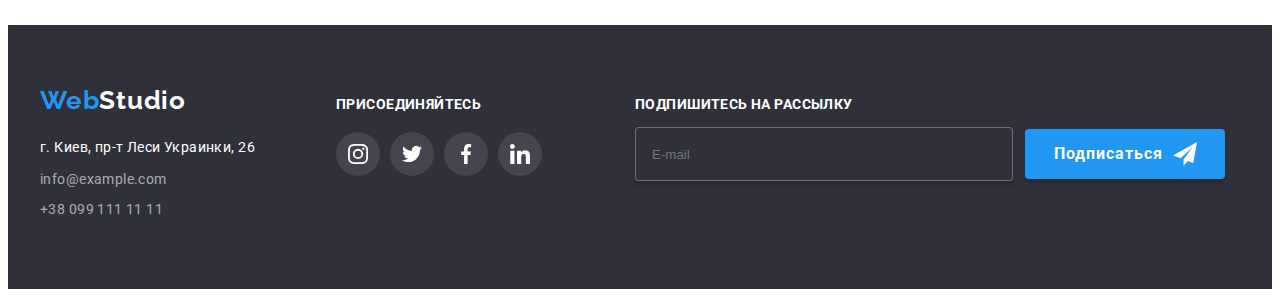
==== commit dad5fd5a: "skills" ====
--- a/portfolio.html
+++ b/portfolio.html
@@ -33,9 +33,9 @@
                 </li>
               </ul>
           </nav>
-          <ul class="navi-bar">
-            <li class="contact">
-              <a class="link-contact" href="mailto:info@devstudio.com">
+          <ul class="contact-block">
+            <li class="contact-block__item">
+              <a class="contact-block__link" href="mailto:info@devstudio.com">
                 <svg class="icon-latter" width="16" height="12">
                   <use href="./images/sprite.svg#icon-letter"></use>
                 </svg>
--- a/css/styles.css
+++ b/css/styles.css
@@ -78,14 +78,6 @@
   color: #000000;
 }
 
-.navi-bar .link-contact:hover,
-.navi-bar .link-contact:focus {
-  color: var(--hover-color);
-  /* transform: color; */
-}
-
-
-
 .main-navi {
   display: flex;
   align-items: center;
@@ -153,7 +145,7 @@
   color: var(--hover-color);
 }
 
-.navi-bar .link-contact {
+.contact-block .contact-block__link {
   text-decoration: none;
   font-family: Roboto;
   font-weight: 500;
@@ -174,7 +166,7 @@
   transition-timing-function: var(--cube);
 }
 
-.navi-bar {
+.contact-block {
   display: flex;
   margin-left: auto;
   margin-top: 0;
@@ -184,9 +176,14 @@
   list-style: none;
 }
 
-.navi-bar .contact:not(:last-child) {
+.contact-block .contact-block__item:not(:last-child) {
   margin-right: 50px;
 }
+
+.contact-block__link:hover,
+.contact-block__link:focus {
+  color: var(--hover-color);
+ }
 
 .link-phone {
   display: flex;
@@ -616,7 +613,7 @@
   display: flex;
 }
 
-.skills-main {
+.competence {
   list-style: none;
 
   display: flex;
@@ -625,16 +622,16 @@
   padding: 0;
 }
 
-.skills-item {
+.competence__item {
   margin-right: 30px;
   width: 270px;
 }
 
-.skills-item:last-child {
+.competence__item:last-child {
   margin-right: 0;
 }
 
-.icon-pic {
+.competence__pic {
   display: flex;
   flex-wrap: wrap;
   justify-content: center;
@@ -646,7 +643,7 @@
   margin-bottom: 30px;
 }
 
-.skills-list {
+.competence__title {
   font-weight: 700;
   font-size: 14px;
   line-height: 1;
@@ -657,7 +654,7 @@
   margin-bottom: 10px;
 }
 
-.skills-content {
+.competence__text {
   font-family: Roboto;
   font-size: 14px;
   font-style: normal;
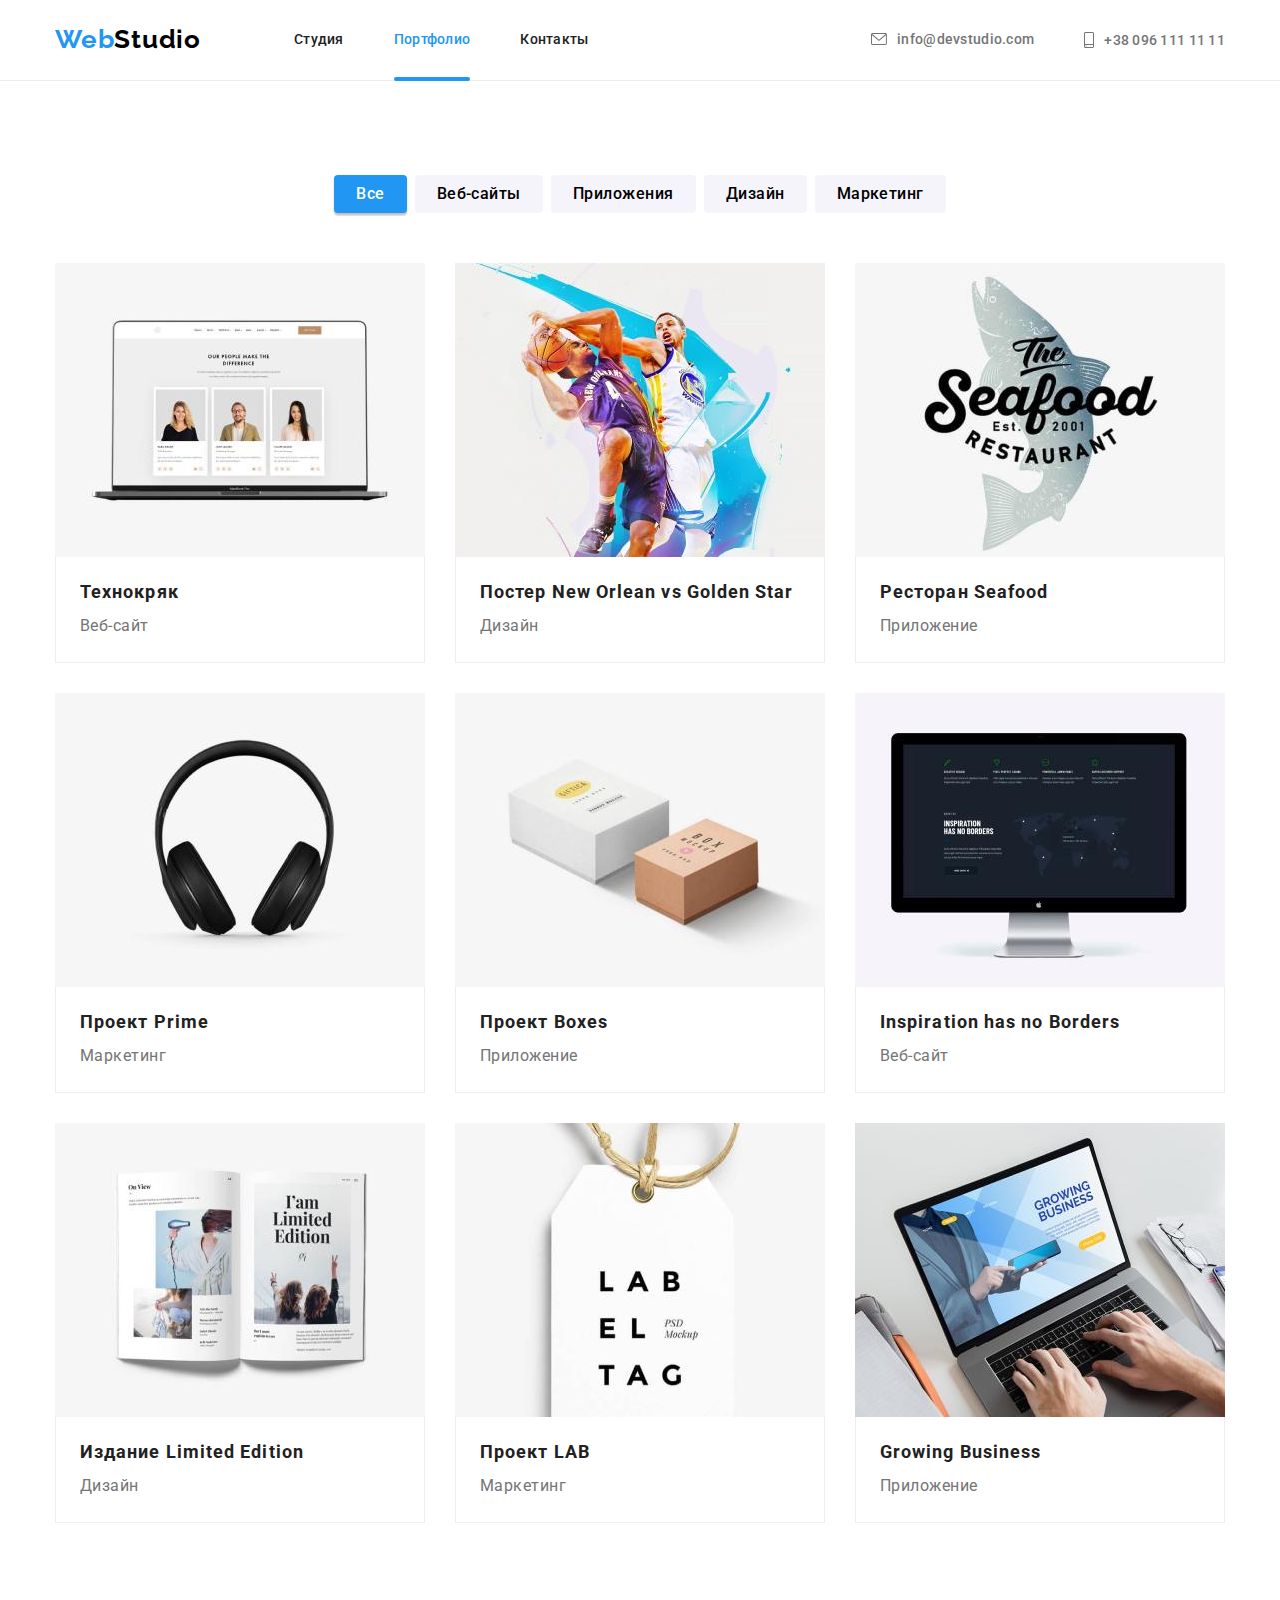
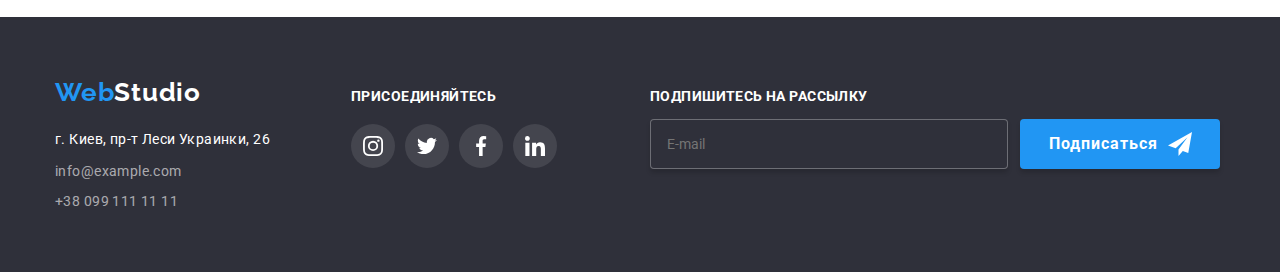
==== commit 1106bdfe: "updated" ====
--- a/portfolio.html
+++ b/portfolio.html
@@ -12,198 +12,197 @@
     <link
         href="https://fonts.googleapis.com/css2?family=Raleway:wght@700&family=Roboto:wght@400;500;700;900&display=swap"
         rel="stylesheet">
-    <link rel="stylesheet" href="./css/styles.css">
+    <link rel="stylesheet" href="./css/main.min.css">
     <title>Portfolio</title>
 </head>
 <body>
-    <header class="header">
-        <div class="container">
-          <nav class="main-navi">
-            <a href="./index.html" class="web-header" lang="en">Web<span class="studio-black">Studio</span></a>
-            <ul class="navi-list">
-              <ul class="navi-list">
-                <li class="navi-list__item">
-                  <a class="navi-list__link" href="./index.html">Студия</a>
-                </li>
-                <li class="navi-list__item current">
-                  <a class="navi-list__link current" href="./portfolio.html">Портфолио</a>
-                </li>
-                <li class="navi-list__item">
-                  <a class="navi-list__link" href="">Контакты</a>
-                </li>
-              </ul>
-          </nav>
-          <ul class="contact-block">
-            <li class="contact-block__item">
-              <a class="contact-block__link" href="mailto:info@devstudio.com">
-                <svg class="icon-latter" width="16" height="12">
-                  <use href="./images/sprite.svg#icon-letter"></use>
-                </svg>
-                info@devstudio.com</a>
-            </li>
-            <li class="contact">
-              <a class="link-contact" href="tel:+380961111111">
-                <svg class="icon-smartphone" width="10px" height="16px">
-                  <use href="./images/sprite.svg#icon-smartphone"></use>
-                </svg>
-                +38 096 111 11 11</a>
-            </li>
-          </ul>
-        </div>
-      </header>
+  <header class="header">
+    <div class="container">
+      <nav class="main-navi">
+        <a href="./index.html" class="web-header" lang="en">Web<span class="studio-black">Studio</span></a>
+        <ul class="navi-list">
+          <li class="navi-list__item">
+            <a class="navi-list__link" href="./index.html">Студия</a>
+          </li>
+          <li class="navi-list__item current">
+            <a class="navi-list__link current" href="./portfolio.html">Портфолио</a>
+          </li>
+          <li class="navi-list__item">
+            <a class="navi-list__link" href="">Контакты</a>
+          </li>
+        </ul>
+      </nav>
+      <ul class="contact-block">
+        <li class="contact-block__item">
+          <a class="contact-block__link" href="mailto:info@devstudio.com">
+            <svg class="icon-latter" width="16" height="12">
+              <use href="./images/sprite.svg#icon-letter"></use>
+            </svg>
+            info@devstudio.com</a>
+        </li>
+        <li class="contact-block__item">
+          <a class="contact-block__link" href="tel:+380961111111">
+            <svg class="icon-smartphone" width="10px" height="16px">
+              <use href="./images/sprite.svg#icon-smartphone"></use>
+            </svg>
+            +38 096 111 11 11</a>
+        </li>
+      </ul>
+    </div>
+  </header>
 <main>
     <section class="projects">
       <div class="container">
         <h1 class="visually-hidden">Заголовок</h1>
-        <ul class="project-buttons">
-            <li class="button"><button class="filter-button-all" type="button">Все</button></li>
-            <li class="button"><button class="filter-button" type="button">Веб-сайты</button></li>
-            <li class="button"><button class="filter-button" type="button">Приложения</button></li>
-            <li class="button"><button class="filter-button" type="button">Дизайн</button></li>
-            <li class="button"><button class="filter-button" type="button">Маркетинг</button></li>
-        </ul>
-        <ul class="project-list">
-            <li class="project-all">
-                <a href="">
-                  <div class="project-shirt">  
+        <ul class="buttons-list">
+            <li class="buttons-list__item"><button class="filter-button filter-button--active" type="button">Все</button></li>
+            <li class="buttons-list__item"><button class="filter-button" type="button">Веб-сайты</button></li>
+            <li class="buttons-list__item"><button class="filter-button" type="button">Приложения</button></li>
+            <li class="buttons-list__item"><button class="filter-button" type="button">Дизайн</button></li>
+            <li class="buttons-list__item"><button class="filter-button" type="button">Маркетинг</button></li>
+        </ul>
+        <ul class="projects-list">
+            <li class="projects-list__item">
+                <a href="">
+                  <div class="projects-list__card">  
                     <img src="./images/notebook.jpg"
                       width="370" 
                       alt="Технокряк">
-                      <div class="project-popup">
-                        <p class="popup-text">Технокряк это современная площадка распространения коронавируса. Компании используют эту платформу для цифрового шпионажа и атак на защищённые сервера конкурентов.</p>
+                      <div class="project-overlay">
+                        <p class="project-overlay__text">Технокряк это современная площадка распространения коронавируса. Компании используют эту платформу для цифрового шпионажа и атак на защищённые сервера конкурентов.</p>
                       </div>
                   </div>
-                    <div class="container-item">
-                    <h3 class="project-name">Технокряк</h3>
-                    <p class="project-type">Веб-сайт</p>
-                    </div>
-                </a>
-            </li>
-            <li class="project-all">
-                <a href="">
-                  <div class="project-shirt">
+                    <div class="project">
+                    <h3 class="project__name">Технокряк</h3>
+                    <p class="project__type">Веб-сайт</p>
+                    </div>
+                </a>
+            </li>
+            <li class="projects-list__item">
+                <a href="">
+                  <div class="projects-list__card">
                     <img src="./images/bascet.jpg"
                     width="370"
                     alt="Постер New Orlean vs Golden Star">
-                    <div class="project-popup">
-                      <p class="popup-text">Технокряк это современная площадка распространения коронавируса. Компании используют эту платформу для цифрового шпионажа и атак на защищённые сервера конкурентов.</p>
+                    <div class="project-overlay">
+                      <p class="project-overlay__text">Технокряк это современная площадка распространения коронавируса. Компании используют эту платформу для цифрового шпионажа и атак на защищённые сервера конкурентов.</p>
                     </div>
                   </div>
-                    <div class="container-item">
-                    <h3 class="project-name">Постер New Orlean vs Golden Star</h3>
-                    <p class="project-type">Дизайн</p>
-                   </div>
-                </a>
-            </li>
-            <li class="project-all">
-                <a href="">
-                   <div class="project-shirt">
+                    <div class="project">
+                    <h3 class="project__name">Постер New Orlean vs Golden Star</h3>
+                    <p class="project__type">Дизайн</p>
+                   </div>
+                </a>
+            </li>
+            <li class="projects-list__item">
+                <a href="">
+                   <div class="projects-list__card">
                     <img src="./images/seafood.jpg"
                     width="370"
                     alt="Ресторан Seafood">
-                    <div class="project-popup">
-                      <p class="popup-text">Технокряк это современная площадка распространения коронавируса. Компании используют эту платформу для цифрового шпионажа и атак на защищённые сервера конкурентов.</p>
-                    </div>
-                   </div>
-                    <div class="container-item">
-                    <h3 class="project-name">Ресторан Seafood</h3>
-                    <p class="project-type">Приложение</p>
-                    </div>
-                </a>
-            </li>
-            <li class="project-all">
-                <a href="">
-                  <div class="project-shirt">
+                    <div class="project-overlay">
+                      <p class="project-overlay__text">Технокряк это современная площадка распространения коронавируса. Компании используют эту платформу для цифрового шпионажа и атак на защищённые сервера конкурентов.</p>
+                    </div>
+                   </div>
+                    <div class="project">
+                    <h3 class="project__name">Ресторан Seafood</h3>
+                    <p class="project__type">Приложение</p>
+                    </div>
+                </a>
+            </li>
+            <li class="projects-list__item">
+                <a href="">
+                  <div class="projects-list__card">
                     <img src="./images/headphones.jpg"
                     width="370"
                     alt="Проект Prime">
-                    <div class="project-popup">
-                      <p class="popup-text">Технокряк это современная площадка распространения коронавируса. Компании используют эту платформу для цифрового шпионажа и атак на защищённые сервера конкурентов.</p>
-                    </div>
-                   </div>
-                  <div class="container-item">
-                    <h3 class="project-name">Проект Prime</h3>
-                    <p class="project-type">Маркетинг</p>
-                    </div>
-                </a>
-            </li>
-            <li class="project-all">
-                <a href="">
-                  <div class="project-shirt">
+                    <div class="project-overlay">
+                      <p class="project-overlay__text">Технокряк это современная площадка распространения коронавируса. Компании используют эту платформу для цифрового шпионажа и атак на защищённые сервера конкурентов.</p>
+                    </div>
+                   </div>
+                  <div class="project">
+                    <h3 class="project__name">Проект Prime</h3>
+                    <p class="project__type">Маркетинг</p>
+                    </div>
+                </a>
+            </li>
+            <li class="projects-list__item">
+                <a href="">
+                  <div class="projects-list__card">
                     <img src="./images/boxes.jpg"
                     width="370"
                     alt="Проект Boxes">
-                    <div class="project-popup">
-                      <p class="popup-text">Технокряк это современная площадка распространения коронавируса. Компании используют эту платформу для цифрового шпионажа и атак на защищённые сервера конкурентов.</p>
-                    </div>
-                   </div>
-                    <div class="container-item">
-                    <h3 class="project-name">Проект Boxes</h3>
-                    <p class="project-type">Приложение</p>
-                    </div>
-                </a>
-            </li>
-            <li class="project-all">
-                <a href="">
-                  <div class="project-shirt">
+                    <div class="project-overlay">
+                      <p class="project-overlay__text">Технокряк это современная площадка распространения коронавируса. Компании используют эту платформу для цифрового шпионажа и атак на защищённые сервера конкурентов.</p>
+                    </div>
+                   </div>
+                    <div class="project">
+                    <h3 class="project__name">Проект Boxes</h3>
+                    <p class="project__type">Приложение</p>
+                    </div>
+                </a>
+            </li>
+            <li class="projects-list__item">
+                <a href="">
+                  <div class="projects-list__card">
                     <img src="./images/monitor.jpg"
                     width="370"
                     alt="Inspiration has no Borders">
-                    <div class="project-popup">
-                      <p class="popup-text">Технокряк это современная площадка распространения коронавируса. Компании используют эту платформу для цифрового шпионажа и атак на защищённые сервера конкурентов.</p>
-                    </div>
-                   </div>
-                    <div class="container-item">
-                    <h3 class="project-name">Inspiration has no Borders</h3>
-                    <p class="project-type">Веб-сайт</p>
+                    <div class="project-overlay">
+                      <p class="project-overlay__text">Технокряк это современная площадка распространения коронавируса. Компании используют эту платформу для цифрового шпионажа и атак на защищённые сервера конкурентов.</p>
+                    </div>
+                   </div>
+                    <div class="project">
+                    <h3 class="project__name">Inspiration has no Borders</h3>
+                    <p class="project__type">Веб-сайт</p>
                      </div>             
                 </a>
             </li>
-            <li class="project-all">
-                <a href="">
-                  <div class="project-shirt">
+            <li class="projects-list__item">
+                <a href="">
+                  <div class="projects-list__card">
                     <img src="./images/book.jpg"
                     width="370"
                     alt="Издание Limited Edition">
-                    <div class="project-popup">
-                      <p class="popup-text">Технокряк это современная площадка распространения коронавируса. Компании используют эту платформу для цифрового шпионажа и атак на защищённые сервера конкурентов.</p>
-                    </div>
-                   </div>
-                    <div class="container-item">
-                    <h3 class="project-name">Издание Limited Edition</h3>
-                    <p class="project-type">Дизайн</p>
-                    </div>
-                </a>
-            </li>
-            <li class="project-all">
-                <a href="">
-                  <div class="project-shirt">
+                    <div class="project-overlay">
+                      <p class="project-overlay__text">Технокряк это современная площадка распространения коронавируса. Компании используют эту платформу для цифрового шпионажа и атак на защищённые сервера конкурентов.</p>
+                    </div>
+                   </div>
+                    <div class="project">
+                    <h3 class="project__name">Издание Limited Edition</h3>
+                    <p class="project__type">Дизайн</p>
+                    </div>
+                </a>
+            </li>
+            <li class="projects-list__item">
+                <a href="">
+                  <div class="projects-list__card">
                     <img src="./images/lab.jpg"
                     width="370"
                     alt="Проект LAB">
-                    <div class="project-popup">
-                      <p class="popup-text">Технокряк это современная площадка распространения коронавируса. Компании используют эту платформу для цифрового шпионажа и атак на защищённые сервера конкурентов.</p>
-                    </div>
-                   </div>
-                    <div class="container-item">
-                    <h3 class="project-name">Проект LAB</h3>
-                    <p class="project-type">Маркетинг</p>
-                    </div>
-                </a>
-            </li>
-            <li class="project-all">
-                <a href="">
-                  <div class="project-shirt">
+                    <div class="project-overlay">
+                      <p class="project-overlay__text">Технокряк это современная площадка распространения коронавируса. Компании используют эту платформу для цифрового шпионажа и атак на защищённые сервера конкурентов.</p>
+                    </div>
+                   </div>
+                    <div class="project">
+                    <h3 class="project__name">Проект LAB</h3>
+                    <p class="project__type">Маркетинг</p>
+                    </div>
+                </a>
+            </li>
+            <li class="projects-list__item">
+                <a href="">
+                  <div class="projects-list__card">
                     <img src="./images/business.jpg"
                     width="370"
                     alt="Growing Business">
-                    <div class="project-popup">
-                      <p class="popup-text">Технокряк это современная площадка распространения коронавируса. Компании используют эту платформу для цифрового шпионажа и атак на защищённые сервера конкурентов.</p>
-                    </div>
-                   </div>
-                    <div class="container-item">
-                    <h3 class="project-name">Growing Business</h3>
-                    <p class="project-type">Приложение</p>
+                    <div class="project-overlay">
+                      <p class="project-overlay__text">Технокряк это современная площадка распространения коронавируса. Компании используют эту платформу для цифрового шпионажа и атак на защищённые сервера конкурентов.</p>
+                    </div>
+                   </div>
+                    <div class="project">
+                    <h3 class="project__name">Growing Business</h3>
+                    <p class="project__type">Приложение</p>
                     </div>
                 </a>
             </li>
@@ -212,17 +211,17 @@
     </section>
 </main>
 <footer class="footer">
-  <div class="container">
+  <div class="footer__container">
     <div class="container-div">
-      <a href="./index.html" class="web-footer" lang="en">Web<span class="studio-white">Studio</span></a>
+      <a href="./index.html" class="container-div__logo" lang="en">Web<span class="studio-white">Studio</span></a>
       <address>
         <ul class="footer-navi">
-          <li class="adress-contact">г. Киев, пр-т Леси Украинки, 26
-          </li>
-          <li class="footer-contact">
+          <li class="footer-navi__item footer-navi__item--white">г. Киев, пр-т Леси Украинки, 26
+          </li>
+          <li class="footer-navi__item">
             <a href="mailto:info@example.com">info@example.com</a>
           </li>
-          <li class="footer-contact">
+          <li class="footer-navi__item">
             <a href="tel:+380991111111">+38 099 111 11 11</a>
           </li>
         </ul>
@@ -230,34 +229,34 @@
     </div>
     <div class="footer-subscription">
       <p class="footer-headline">Присоединяйтесь</p>
-      <ul class="footer-social-networks">
-        <li class="social-icons">
-          <a href="" class="footer-social-icons-link">
-            <svg class="footer-social-icons-svg" width="20" height="20">
+      <ul class="footer-social__list">
+        <li class="social-list__item">
+          <a href="" class="social-list__link">
+            <svg width="20" height="20">
               <use href="./images/sprite.svg#icon-instagram"></use>
             </svg>
           </a>
         </li>
 
-        <li class="social-icons">
-          <a href="" class="footer-social-icons-link">
-            <svg class="footer-social-icons-svg" width="20" height="20">
+        <li class="social-list__item">
+          <a href="" class="social-list__link">
+            <svg width="20" height="20">
               <use href="./images/sprite.svg#icon-twitter"></use>
             </svg>
           </a>
         </li>
 
-        <li class="social-icons">
-          <a href="" class="footer-social-icons-link">
-            <svg class="footer-social-icons-svg" width="20" height="20">
+        <li class="social-list__item">
+          <a href="" class="social-list__link">
+            <svg width="20" height="20">
               <use href="./images/sprite.svg#icon-facebook"></use>
             </svg>
           </a>
         </li>
 
-        <li class="social-icons">
-          <a href="" class="footer-social-icons-link">
-            <svg class="footer-social-icons-svg" width="20" height="20">
+        <li class="social-list__item">
+          <a href="" class="social-list__link">
+            <svg width="20" height="20">
               <use href="./images/sprite.svg#icon-linkedin"></use>
             </svg>
           </a>
@@ -265,17 +264,18 @@
       </ul>
     </div>
     <div class="footer-signup">
-      <p class="title">Подпишитесь на рассылку</p>
+      <p class="footer-signup__title">Подпишитесь на рассылку</p>
       <form class="signup-form">
-        <input type="email" name="email" class="signup-input" id="email" placeholder="E-mail">
+        <input type="email" name="email" class="signup-form__input" id="email" placeholder="E-mail">
         <label for="email"></label>
-        <button class="signup-button" type="submit">Подписаться<span class="send-icon">
+        <button class="signup-form__button" type="submit">Подписаться<span class="send-icon">
           <svg width="24" height="24"> 
             <use href="./images/icons.svg#icon-send"></use>
           </svg>
         </span></button>
       </form>
     </div>
+
     </div>
 </footer>
 </body>
--- a/css/main.min.css
+++ b/css/main.min.css
@@ -0,0 +1,7 @@
+/*! modern-normalize v1.1.0 | MIT License | https://github.com/sindresorhus/modern-normalize */*,::before,::after{-webkit-box-sizing:border-box;box-sizing:border-box}html{line-height:1.15;-webkit-text-size-adjust:100%;-moz-tab-size:4;-o-tab-size:4;tab-size:4}body{margin:0;font-family:system-ui,-apple-system,"Segoe UI",Roboto,Helvetica,Arial,sans-serif,"Apple Color Emoji","Segoe UI Emoji"}hr{height:0;color:inherit}abbr[title]{-webkit-text-decoration:underline dotted;text-decoration:underline dotted}b,strong{font-weight:bolder}code,kbd,samp,pre{font-family:ui-monospace,+ SFMono-Regular,+ Consolas,+ 'Liberation Mono',+ Menlo,+ monospace;font-size:1em}small{font-size:80%}sub,sup{font-size:75%;line-height:0;position:relative;vertical-align:baseline}sub{bottom:-0.25em}sup{top:-0.5em}table{text-indent:0;border-color:inherit}button,input,optgroup,select,textarea{font-family:inherit;font-size:100%;line-height:1.15;margin:0}button,select{text-transform:none}button,[type='button'],[type='reset'],[type='submit']{-webkit-appearance:button}::-moz-focus-inner{border-style:none;padding:0}:-moz-focusring{outline:1px dotted ButtonText}:-moz-ui-invalid{box-shadow:none}legend{padding:0}progress{vertical-align:baseline}::-webkit-inner-spin-button,::-webkit-outer-spin-button{height:auto}[type='search']{-webkit-appearance:textfield;outline-offset:-2px}::-webkit-search-decoration{-webkit-appearance:none}::-webkit-file-upload-button{-webkit-appearance:button;font:inherit}summary{display:list-item}body{font-family:Roboto, sans-serif;font-weight:400;font-size:14px;line-height:1.5;background-color:#fff;color:#757575}body a{text-decoration:none}body button:hover,body button:focus,body button:active{background-color:#2196f3;color:#fff}.header{border-bottom:1px solid #ececec}.header .container{display:-webkit-box;display:-ms-flexbox;display:flex;-webkit-box-align:center;-ms-flex-align:center;align-items:center;width:1200px;padding-left:15px;padding-right:15px;margin:0 auto}.main-navi .web-header{font-family:Raleway;font-weight:700;font-size:26px;line-height:1.2;letter-spacing:0.03em;color:#2196f3;padding-top:24px;padding-bottom:25px;margin:0}.studio-black{font-family:Raleway;font-weight:700;font-size:26px;line-height:1.2;letter-spacing:0.03em;color:#000000}.main-navi{display:-webkit-box;display:-ms-flexbox;display:flex;-webkit-box-align:center;-ms-flex-align:center;align-items:center}.navi-list{display:-webkit-box;display:-ms-flexbox;display:flex;font-size:14px;line-height:1.1;letter-spacing:0.02em;font-weight:500;color:#212121;list-style:none;margin-left:93px;padding-left:0;margin-top:0;margin-bottom:0;-webkit-box-align:center;-ms-flex-align:center;align-items:center}.navi-list__link{display:block;padding-top:32px;padding-bottom:32px;color:#212121}.navi-list__link:visited{color:#212121}.navi-list__item{position:relative}.navi-list__item:not(:last-child){margin-right:50px}.navi-list__item .current::after{position:absolute;left:0;bottom:-1.3px;content:"";width:100%;height:4px;background-color:#2196f3;border-radius:4px}.navi-list__link{-webkit-transition-property:color;transition-property:color;-webkit-transition-duration:250ms;transition-duration:250ms;-webkit-transition-timing-function:cubic-bezier(0.4, 0, 0.2, 1);transition-timing-function:cubic-bezier(0.4, 0, 0.2, 1)}.navi-list__link:hover,.navi-list__link:focus{color:#2196f3;-webkit-transform:transition;transform:transition}.navi-list__link.current{color:#2196f3}.contact-block{display:-webkit-box;display:-ms-flexbox;display:flex;margin-left:auto;margin-top:0;margin-bottom:0;padding-left:0;list-style:none}.contact-block__link{text-decoration:none;font-family:Roboto;font-weight:500;line-height:1;letter-spacing:0.02em;text-align:left;font-size:14px;color:#757575;display:-webkit-box;display:-ms-flexbox;display:flex;-webkit-box-align:center;-ms-flex-align:center;align-items:center;padding-top:32px;padding-bottom:32px;-webkit-transition-property:color;transition-property:color;-webkit-transition-duration:250ms;transition-duration:250ms;-webkit-transition-timing-function:cubic-bezier(0.4, 0, 0.2, 1);transition-timing-function:cubic-bezier(0.4, 0, 0.2, 1)}.contact-block__link:hover,.contact-block__link:focus{color:#2196f3}.contact-block__item:not(:last-child){margin-right:50px}.link-phone{display:-webkit-box;display:-ms-flexbox;display:flex;-webkit-box-align:center;-ms-flex-align:center;align-items:center}.icon-latter{fill:currentColor;margin-right:10px}.icon-smartphone{fill:currentColor;margin-right:10px}.hero{background-color:#2f303a;padding-top:200px;padding-bottom:200px}.hero-name{font-family:Roboto;font-size:44px;font-style:normal;line-height:1.4;letter-spacing:0.06em;text-align:center;font-weight:900;text-transform:uppercase;color:#ffffff;margin:0;margin-bottom:30px}.hero-orderbutton{font-family:Roboto;font-weight:700;font-style:normal;font-size:16px;line-height:1.6;background-color:#2196f3;color:#ffffff;border-radius:4px;border-width:2px;border-style:hidden;padding-left:32px;padding-right:32px;padding-top:10px;padding-bottom:10px;display:block;margin-left:auto;margin-right:auto;cursor:pointer;-webkit-box-shadow:0px 4px 4px rgba(0,0,0,0.15);box-shadow:0px 4px 4px rgba(0,0,0,0.15)}.overlay{height:600px;max-width:1600px;margin-left:auto;margin-right:auto;background-image:-webkit-gradient(linear, left top, right top, from(rgba(47,48,58,0.4)), to(rgba(47,48,58,0.4))),url(../images/hero.jpg);background-image:linear-gradient(to right, rgba(47,48,58,0.4), rgba(47,48,58,0.4)),url(../images/hero.jpg);background-size:cover;background-repeat:no-repeat;background-position:center}.backdrop{position:fixed;top:0;left:0;width:100%;height:100%;background-color:rgba(0,0,0,0.2);opacity:1;-webkit-transition-property:opacity;transition-property:opacity;-webkit-transition-duration:250ms;transition-duration:250ms;-webkit-transition-timing-function:cubic-bezier(0.4, 0, 0.2, 1);transition-timing-function:cubic-bezier(0.4, 0, 0.2, 1)}.backdrop.is-hidden{opacity:0;pointer-events:none}.modal{position:absolute;top:50%;left:50%;display:-webkit-box;display:-ms-flexbox;display:flex;-webkit-box-orient:vertical;-webkit-box-direction:normal;-ms-flex-direction:column;flex-direction:column;max-width:528px;padding:40px;margin:0;min-width:528px;border-radius:4px;background-color:#fff;-webkit-transform:scale(1) translate(-50%, -50%);transform:scale(1) translate(-50%, -50%);-webkit-transition:-webkit-transform 250ms cubic-bezier(0.4, 0, 0.2, 1);transition:-webkit-transform 250ms cubic-bezier(0.4, 0, 0.2, 1);transition:transform 250ms cubic-bezier(0.4, 0, 0.2, 1);transition:transform 250ms cubic-bezier(0.4, 0, 0.2, 1), -webkit-transform 250ms cubic-bezier(0.4, 0, 0.2, 1);-webkit-box-shadow:0px 1px 3px rgba(0,0,0,0.12),0px 1px 1px rgba(0,0,0,0.14),0px 2px 1px rgba(0,0,0,0.2);box-shadow:0px 1px 3px rgba(0,0,0,0.12),0px 1px 1px rgba(0,0,0,0.14),0px 2px 1px rgba(0,0,0,0.2)}.modal-button{position:absolute;top:8px;right:8px;padding:0;width:30px;height:30px;display:-webkit-box;display:-ms-flexbox;display:flex;-webkit-box-pack:center;-ms-flex-pack:center;justify-content:center;-webkit-box-align:center;-ms-flex-align:center;align-items:center;cursor:pointer;border-radius:50%;border:1px solid rgba(0,0,0,0.1);color:#000000;background-color:#fff;-webkit-transition:fill 250ms cubic-bezier(0.4, 0, 0.2, 1);transition:fill 250ms cubic-bezier(0.4, 0, 0.2, 1)}.modal-button:hover,.modal-button:focus{fill:#2196f3;background-color:#fff;-webkit-transform:transition;transform:transition}.icon-close{fill:currentColor;-o-object-position:center;object-position:center}.modal-form__title{font-family:inherit;font-size:20px;font-weight:700;line-height:1.1;letter-spacing:0.03em;text-align:center;color:#212121;margin:0;margin-bottom:12px}.form-field{display:block;position:relative;font-family:inherit;font-size:12px;font-weight:400;line-height:1.1;letter-spacing:0.01em;text-align:left}.form-field:not(:last-child){margin-bottom:10px}.form-field__input{position:relative;width:448px;height:40px;padding-left:42px;margin-top:4px;border-radius:4px;border:1px solid rgba(33,33,33,0.2);-webkit-transition:border 250ms cubic-bezier(0.4, 0, 0.2, 1);transition:border 250ms cubic-bezier(0.4, 0, 0.2, 1);font-family:inherit;font-size:14px;font-weight:400;line-height:1.1;letter-spacing:0.01em;text-align:left;color:#212121;cursor:pointer}.form-field__input:hover,.form-field__input:focus{border-color:#2196f3;outline:none}.form-field__input:focus ~ .form-field__icon,.form-field__input:hover ~ .form-field__icon{fill:#2196f3}.form-field__name{color:#757575;font-family:inherit;font-size:12px;font-weight:400;line-height:1.1;letter-spacing:0.01em;text-align:left}.form-field__icon{position:absolute;left:12px;top:30px;fill:#212121;-webkit-transition-property:fill;transition-property:fill;-webkit-transition-duration:250ms;transition-duration:250ms;-webkit-transition-timing-function:cubic-bezier(0.4, 0, 0.2, 1);transition-timing-function:cubic-bezier(0.4, 0, 0.2, 1)}.form-field__text{padding-top:12px;padding-left:12px;margin-top:4px;width:448px;height:120px;resize:none;border:1px solid rgba(33,33,33,0.2);border-radius:4px;-webkit-transition-property:border;transition-property:border;-webkit-transition-duration:250ms;transition-duration:250ms;-webkit-transition-timing-function:cubic-bezier(0.4, 0, 0.2, 1);transition-timing-function:cubic-bezier(0.4, 0, 0.2, 1);font-family:inherit;font-size:14px;font-weight:400;line-height:1.1;letter-spacing:0.01em;text-align:left;color:#212121;cursor:pointer}.form-field__text::-webkit-input-placeholder{color:rgba(117,117,117,0.5);font-family:inherit;font-size:12px;font-weight:400;line-height:1.1;letter-spacing:0.01em;text-align:left}.form-field__text:-ms-input-placeholder{color:rgba(117,117,117,0.5);font-family:inherit;font-size:12px;font-weight:400;line-height:1.1;letter-spacing:0.01em;text-align:left}.form-field__text::-ms-input-placeholder{color:rgba(117,117,117,0.5);font-family:inherit;font-size:12px;font-weight:400;line-height:1.1;letter-spacing:0.01em;text-align:left}.form-field__text::placeholder{color:rgba(117,117,117,0.5);font-family:inherit;font-size:12px;font-weight:400;line-height:1.1;letter-spacing:0.01em;text-align:left}.form-field__text:hover,.form-field__text:focus{border-color:#2196f3;outline:none}.policy{position:relative;display:-webkit-box;display:-ms-flexbox;display:flex;-webkit-box-align:center;-ms-flex-align:center;align-items:center;font-family:Roboto;font-size:14px;font-style:normal;font-weight:400;line-height:1.5;letter-spacing:0.03em;text-align:left;margin-bottom:30px}.policy__browser-checkbox{position:absolute;width:1px;height:1px;margin:-1px;border:0;padding:0;clip:rect(0 0 0 0);overflow:hidden}.policy__custom-chechbox{position:absolute;left:10px;top:3px;border:2px solid #212121;border-radius:2px;width:16px;height:15px;margin-right:7px;cursor:pointer;-webkit-transition-property:border-color, fill;transition-property:border-color, fill;-webkit-transition-duration:250ms;transition-duration:250ms;-webkit-transition-timing-function:cubic-bezier(0.4, 0, 0.2, 1);transition-timing-function:cubic-bezier(0.4, 0, 0.2, 1)}.policy__custom-chechbox:hover,.policy__custom-chechbox:focus{border-color:#2196f3;-webkit-transform:trasition;transform:trasition}.policy__browser-checkbox:checked+.policy__custom-chechbox{background-image:url(../images/icon-check.svg);background-position:center;background-repeat:no-repeat;background-origin:border-box;background-size:cover;-o-object-fit:fill;object-fit:fill;border-color:#2196f3;fill:#2196f3}.policy__agreement{display:inline-block;margin:0;padding:0;margin-left:36px}.policy__link{text-decoration:underline;color:#2196f3}.policy__link:visited{color:#2196f3}.policy__button{display:block;font-family:inherit;font-size:16px;font-weight:700;line-height:1.9;letter-spacing:0.06em;text-align:center;padding-top:10px;padding-bottom:10px;padding-left:55px;padding-right:55px;background-color:#2196f3;color:#fff;-webkit-box-shadow:0px 4px 4px 0px rgba(0,0,0,0.15);box-shadow:0px 4px 4px 0px rgba(0,0,0,0.15);border-radius:4px;border:none;margin-left:auto;margin-right:auto;cursor:pointer}.skills{padding-top:94px;padding-bottom:94px}.skills .container{width:1200px;padding-left:15px;padding-right:15px;margin:0 auto;display:-webkit-box;display:-ms-flexbox;display:flex}.visually-hidden{position:absolute;width:1px;height:1px;margin:-1px;border:0;padding:0;clip:rect(0 0 0 0);overflow:hidden}.competence{list-style:none;display:-webkit-box;display:-ms-flexbox;display:flex;margin:0;padding:0}.competence__item{margin-right:30px;width:270px}.competence__item:last-child{margin-right:0}.competence__pic{display:-webkit-box;display:-ms-flexbox;display:flex;-ms-flex-wrap:wrap;flex-wrap:wrap;-webkit-box-pack:center;-ms-flex-pack:center;justify-content:center;-webkit-box-align:center;-ms-flex-align:center;align-items:center;width:270px;height:120px;background-color:#f5f4fa;border-radius:4px;margin-bottom:30px}.competence__title{font-weight:700;font-size:14px;line-height:1;text-transform:uppercase;color:#212121;margin-top:0;margin-bottom:10px}.competence__content{font-family:Roboto;font-size:14px;font-style:normal;font-weight:400;line-height:24px;letter-spacing:0.03em;text-align:left;margin:0}.works{padding-bottom:94px}.works .container{width:1200px;padding-left:15px;padding-right:15px;margin:0 auto;display:-webkit-box;display:-ms-flexbox;display:flex}.works__list{list-style:none;display:-webkit-box;display:-ms-flexbox;display:flex;margin:0;padding:0}.works__item{position:relative;margin-left:0;margin-right:30px}.works__item img{display:block;max-width:100%;height:auto}.works__item:last-child{margin-right:0}.works__discription{position:absolute;left:0;bottom:0;display:-webkit-box;display:-ms-flexbox;display:flex;-webkit-box-align:center;-ms-flex-align:center;align-items:center;-webkit-box-pack:center;-ms-flex-pack:center;justify-content:center;width:100%;height:70px;margin:0;padding:0;font-size:14px;font-style:normal;font-weight:700;line-height:1.1;letter-spacing:0.03em;text-align:center;text-transform:uppercase;color:#fff;background-color:rgba(47,48,58,0.8)}.works__title{font-size:36px;font-weight:700;line-height:1.17;letter-spacing:0.03em;text-align:center;color:#212121;margin-top:0;margin-bottom:50px}.team{background-color:#f5f4fa;padding-top:94px;padding-bottom:94px}.team .container{width:1200px;padding-left:15px;padding-right:15px;margin:0 auto;display:-webkit-box;display:-ms-flexbox;display:flex}.team__title{font-size:36px;font-weight:700;line-height:1.17;letter-spacing:0.03em;text-align:center;color:#212121;margin-top:0;margin-bottom:50px}.team__list{list-style:none;display:-webkit-box;display:-ms-flexbox;display:flex;padding:0;margin:0}.team__item{margin-right:30px;margin-left:0;padding:0;background-color:#fff;-webkit-box-shadow:0px 1px 3px rgba(0,0,0,0.12),0px 1px 1px rgba(0,0,0,0.14),0px 2px 1px rgba(0,0,0,0.2);box-shadow:0px 1px 3px rgba(0,0,0,0.12),0px 1px 1px rgba(0,0,0,0.14),0px 2px 1px rgba(0,0,0,0.2)}.team__item:last-child{margin-right:0}.emloyee{padding-top:30px;padding-bottom:30px;padding-right:32px;padding-left:32px;-webkit-box-align:center;-ms-flex-align:center;align-items:center;text-align:center}.emloyee__name{font-family:Roboto;font-weight:500;font-size:16px;line-height:1.2;color:#212121;margin-top:0;margin-bottom:10px}.emloyee__position{font-family:Roboto;line-height:1.2;letter-spacing:0.03em;font-size:16px;margin:0;margin-bottom:16px}.social-list{list-style:none;display:-webkit-box;display:-ms-flexbox;display:flex;-webkit-box-pack:center;-ms-flex-pack:center;justify-content:center;-webkit-box-align:center;-ms-flex-align:center;align-items:center;padding:0}.social-list__item:not(:last-child){margin-right:10px}.social-list__link{display:-webkit-box;display:-ms-flexbox;display:flex;-webkit-box-pack:center;-ms-flex-pack:center;justify-content:center;-webkit-box-align:center;-ms-flex-align:center;align-items:center;width:44px;height:44px;border-radius:50%;-webkit-transition-property:fill, background-color;transition-property:fill, background-color;-webkit-transition-duration:250ms;transition-duration:250ms;-webkit-transition-timing-function:cubic-bezier(0.4, 0, 0.2, 1);transition-timing-function:cubic-bezier(0.4, 0, 0.2, 1)}.social-list__link{background-color:#fff}.social-list__link:hover,.social-list__link:focus{background-color:#2196f3}.social-list__link:hover .social-list__icon,.social-list__link:focus .social-list__icon{fill:#fff;-webkit-transform:transition;transform:transition;-webkit-transition-duration:250ms;transition-duration:250ms}.social-list__icon{fill:#afb1b8}.constant-customers__container{width:1200px;padding-left:15px;padding-right:15px;margin:0 auto}.constant-customers{padding-bottom:94px;padding-top:94px}.constant-customers__title{font-family:Roboto;font-size:36px;font-style:normal;font-weight:700;line-height:42px;letter-spacing:0.03em;text-align:center;color:#212121;margin:0;margin-bottom:50px}.customers-list{list-style:none;display:-webkit-box;display:-ms-flexbox;display:flex;-webkit-box-pack:center;-ms-flex-pack:center;justify-content:center;-webkit-box-align:center;-ms-flex-align:center;align-items:center;-ms-flex-wrap:wrap;flex-wrap:wrap;padding:0;margin:0}.customers-list__item:not(:last-child){margin-right:30px}.customers-list__logo{display:-webkit-box;display:-ms-flexbox;display:flex;-webkit-box-align:center;-ms-flex-align:center;align-items:center;-webkit-box-pack:center;-ms-flex-pack:center;justify-content:center;border:1px solid #afb1b8;width:170px;height:92px;border-radius:4px;overflow:hidden;fill:#AFB1B8;-webkit-transition-property:fill, border-color;transition-property:fill, border-color;-webkit-transition-duration:250ms;transition-duration:250ms;-webkit-transition-timing-function:cubic-bezier(0.4, 0, 0.2, 1);transition-timing-function:cubic-bezier(0.4, 0, 0.2, 1)}.customers-list__logo:hover,.customers-list__logo:focus{fill:#2196f3;border-color:#2196f3;-webkit-transform:transition;transform:transition}.projects{padding-top:94px;padding-bottom:94px}.projects .container{width:1200px;padding-left:15px;padding-right:15px;margin:0 auto}.buttons-list__item{margin-right:8px}.buttons-list__item:last-child{margin-right:0}.filter-button{font-family:Roboto;font-size:16px;font-style:normal;font-weight:500;line-height:1.6;letter-spacing:0.03em;text-align:center;padding-top:6px;padding-bottom:6px;padding-left:22px;padding-right:22px;border-radius:4px;border-width:2px;border-style:hidden;border-color:#f5f4fa;background-color:#f5f4fa;cursor:pointer;-webkit-transition-property:color, background-color, -webkit-box-shadow;transition-property:color, background-color, -webkit-box-shadow;transition-property:color, background-color, box-shadow;transition-property:color, background-color, box-shadow, -webkit-box-shadow;-webkit-transition-duration:250ms;transition-duration:250ms;-webkit-transition-timing-function:cubic-bezier(0.4, 0, 0.2, 1);transition-timing-function:cubic-bezier(0.4, 0, 0.2, 1)}.filter-button:hover,.filter-button:focus{-webkit-box-shadow:0px 3px 1px rgba(0,0,0,0.1),0px 1px 2px rgba(0,0,0,0.08),0px 2px 2px rgba(0,0,0,0.12);box-shadow:0px 3px 1px rgba(0,0,0,0.1),0px 1px 2px rgba(0,0,0,0.08),0px 2px 2px rgba(0,0,0,0.12)}.project__name{font-family:Roboto;font-weight:700;font-size:18px;line-height:1.7;letter-spacing:0.06em;color:#212121;margin:0;margin-bottom:4px;padding:0}.project__type{font-size:16px;font-style:normal;font-weight:400;line-height:1.9;letter-spacing:0.03em;text-align:left;font-family:Roboto;color:#757575;margin:0;padding:0}.buttons-list{list-style:none;font-weight:500;font-size:16px;line-height:1.63;letter-spacing:00.03em;color:#fff;display:-webkit-box;display:-ms-flexbox;display:flex;-webkit-box-pack:center;-ms-flex-pack:center;justify-content:center;-webkit-box-align:center;-ms-flex-align:center;align-items:center;padding:0;margin:0;margin-bottom:50px}.filter-button--active{color:#fff;background-color:#2196f3;-webkit-box-shadow:0px 3px 1px rgba(0,0,0,0.1),0px 1px 2px rgba(0,0,0,0.08),0px 2px 2px rgba(0,0,0,0.12);box-shadow:0px 3px 1px rgba(0,0,0,0.1),0px 1px 2px rgba(0,0,0,0.08),0px 2px 2px rgba(0,0,0,0.12);-webkit-transform:transition;transform:transition}.projects-list{list-style:none;display:-webkit-box;display:-ms-flexbox;display:flex;-ms-flex-wrap:wrap;flex-wrap:wrap;margin:0;padding:0}.projects-list__item{background-color:#fff;margin-right:30px;margin-bottom:30px;width:370px}.projects-list__item img{display:block}.projects-list__item a{display:block;text-decoration:none;color:inherit;-webkit-transition-property:-webkit-box-shadow;transition-property:-webkit-box-shadow;transition-property:box-shadow;transition-property:box-shadow, -webkit-box-shadow;-webkit-transition-duration:250ms;transition-duration:250ms;-webkit-transition-timing-function:cubic-bezier(0.4, 0, 0.2, 1);transition-timing-function:cubic-bezier(0.4, 0, 0.2, 1)}.projects-list__item a:hover,.projects-list__item a:focus{-webkit-box-shadow:0px 1px 1px rgba(0,0,0,0.12),0px 4px 4px rgba(0,0,0,0.06),1px 4px 6px rgba(0,0,0,0.16);box-shadow:0px 1px 1px rgba(0,0,0,0.12),0px 4px 4px rgba(0,0,0,0.06),1px 4px 6px rgba(0,0,0,0.16);-webkit-transform:transition;transform:transition}.projects-list__item:nth-child(3n+3){margin-right:0}.projects-list__item:nth-last-child(-n+3){margin-bottom:0}.project{padding-left:24px;padding-right:24px;padding-top:20px;padding-bottom:20px;border-left:1px solid #eeeeee;border-right:1px solid #eeeeee;border-bottom:1px solid #eeeeee}.projects-list__card{position:relative;overflow:hidden}.project-overlay{position:absolute;top:0;left:0;width:100%;height:100%;background-color:rgba(33,150,243,0.9);opacity:0;-webkit-transform:translateY(100%);transform:translateY(100%);-webkit-transition:opacity 250ms cubic-bezier(0.4, 0, 0.2, 1),-webkit-transform 250ms cubic-bezier(0.4, 0, 0.2, 1);transition:opacity 250ms cubic-bezier(0.4, 0, 0.2, 1),-webkit-transform 250ms cubic-bezier(0.4, 0, 0.2, 1);transition:transform 250ms cubic-bezier(0.4, 0, 0.2, 1),opacity 250ms cubic-bezier(0.4, 0, 0.2, 1);transition:transform 250ms cubic-bezier(0.4, 0, 0.2, 1),opacity 250ms cubic-bezier(0.4, 0, 0.2, 1),-webkit-transform 250ms cubic-bezier(0.4, 0, 0.2, 1)}.project-overlay__text{font-family:Roboto;font-size:18px;font-style:normal;font-weight:400;line-height:1.6;letter-spacing:0.03em;text-align:left;padding-left:24px;padding-right:24px;padding-top:63px;padding-bottom:63px;margin:0;color:#fff}.projects-list__item a:hover .project-overlay,.projects-list__item a:focus .project-overlay{-webkit-transform:translateY(0);transform:translateY(0);opacity:1}.footer{background-color:#2f303a;padding-top:60px;padding-bottom:60px}.footer__container{width:1200px;padding-left:15px;padding-right:15px;margin:0 auto;display:-webkit-box;display:-ms-flexbox;display:flex;-webkit-box-align:baseline;-ms-flex-align:baseline;align-items:baseline}.container-div{margin-right:70px;padding-right:11px}.container-div>a{font-family:Raleway;font-weight:700;font-size:26px;line-height:1.2;letter-spacing:0.03em;color:#2196f3;margin-bottom:20px}.studio-white{font-family:Raleway;font-weight:700;font-size:26px;line-height:1.2;letter-spacing:0.03em;color:#ffffff}.footer-navi{padding:0;margin:0;margin-top:20px}.footer-navi__item{list-style:none;font-style:normal;margin:0;margin-bottom:9px;padding:0}.footer-navi__item a{font-family:Roboto;font-size:14px;line-height:1.5;letter-spacing:0.03em;text-align:left;text-decoration:none;color:rgba(255,255,255,0.6);-webkit-transition-property:color;transition-property:color;-webkit-transition-duration:250ms;transition-duration:250ms;-webkit-transition-timing-function:cubic-bezier(0.4, 0, 0.2, 1);transition-timing-function:cubic-bezier(0.4, 0, 0.2, 1)}.footer-navi__item:last-child{margin-bottom:0px}.footer-navi__item a:hover,.footer-navi__item a:focus{color:#2196f3;-webkit-transform:transition;transform:transition}.footer-navi__item--white{font-family:Roboto;font-size:14px;font-style:normal;font-weight:400;line-height:1.7;letter-spacing:0.03em;text-align:left;color:#fff;margin-bottom:9px}.footer-subscription{width:auto;margin-left:0px;margin-right:93px;display:block;-webkit-box-pack:center;-ms-flex-pack:center;justify-content:center;-ms-flex-line-pack:start;align-content:flex-start}.footer-headline{font-family:Roboto;font-style:normal;font-weight:bold;font-size:14px;line-height:16px;letter-spacing:0.03em;text-transform:uppercase;color:#FFFFFF;margin:0;margin-bottom:20px}.footer-social__list{list-style:none;display:-webkit-box;display:-ms-flexbox;display:flex;-webkit-box-pack:center;-ms-flex-pack:center;justify-content:center;-webkit-box-align:center;-ms-flex-align:center;align-items:center;margin:0;padding:0}.social-list__link{display:-webkit-box;display:-ms-flexbox;display:flex;-webkit-box-pack:center;-ms-flex-pack:center;justify-content:center;-webkit-box-align:center;-ms-flex-align:center;align-items:center;width:44px;height:44px;border-radius:50%;-webkit-transition-property:background-color;transition-property:background-color;-webkit-transition-duration:250ms;transition-duration:250ms;-webkit-transition-timing-function:cubic-bezier(0.4, 0, 0.2, 1);transition-timing-function:cubic-bezier(0.4, 0, 0.2, 1);fill:#fff;background:rgba(255,255,255,0.1)}.social-list__link:hover,.social-list__link:focus{background:#2196f3;-webkit-transform:transition;transform:transition}.footer-signup{width:auto;margin-left:0px;margin-right:auto;display:block;-webkit-box-pack:center;-ms-flex-pack:center;justify-content:center;-webkit-box-align:center;-ms-flex-align:center;align-items:center}.footer-signup__title{font-family:inherit;text-transform:uppercase;font-size:14px;font-weight:700;line-height:1.1;letter-spacing:0.03em;text-align:left;color:#fff;margin:0px;padding:0px;margin-bottom:15px}.signup-form{display:-webkit-box;display:-ms-flexbox;display:flex;position:relative;-webkit-box-align:center;-ms-flex-align:center;align-items:center}.signup-form__input{position:relative;margin-right:12px;padding-left:16px;width:358px;height:50px;border-radius:4px;border:1px solid rgba(255,255,255,0.3);background-color:#2f303a;color:#fff;-webkit-box-shadow:0px 4px 4px 0px rgba(0,0,0,0.15);box-shadow:0px 4px 4px 0px rgba(0,0,0,0.15);-webkit-transition:border 250ms var(--cube);transition:border 250ms var(--cube);cursor:pointer}.signup-form__input:hover,.signup-form__input:focus{border:1px solid #2196f3}.signup-form__button{display:-webkit-box;display:-ms-flexbox;display:flex;-webkit-box-align:center;-ms-flex-align:center;align-items:center;-webkit-box-pack:center;-ms-flex-pack:center;justify-content:center;width:200px;height:50px;margin:0;padding-left:29px;padding-top:10px;padding-bottom:10px;padding-right:28px;background-color:#2196f3;color:#fff;font-family:inherit;font-size:16px;font-weight:700;line-height:1.9;letter-spacing:0.06em;text-align:left;border-radius:4px;border:none;-webkit-box-shadow:0px 4px 4px 0px rgba(0,0,0,0.15);box-shadow:0px 4px 4px 0px rgba(0,0,0,0.15);cursor:pointer}.send-icon{width:24px;height:24px;display:block;margin-left:10px;fill:#fff}
+/*# sourceMappingURL=main.min.css.map */